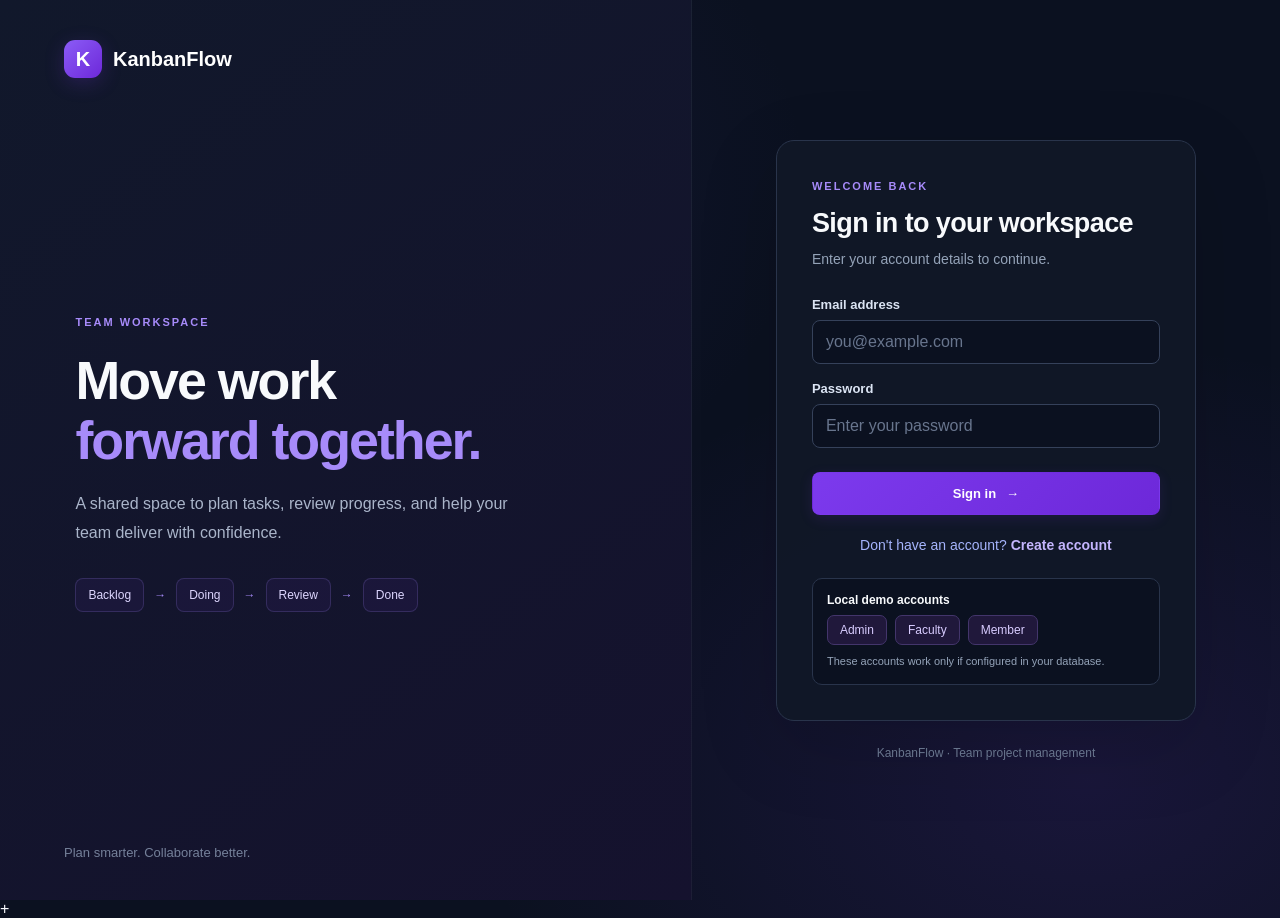
==== frontend/dashboard.html @ b8c50b2b "Initial KanbanFlow project upload" ====
<!doctype html>
<html lang="en">
<head>
  <meta charset="utf-8">
  <meta name="viewport" content="width=device-width, initial-scale=1">
  <meta name="theme-color" content="#0b1120">
  <meta name="description" content="KanbanFlow team workspace and project management dashboard">
  <title>Dashboard | KanbanFlow</title>
  <link rel="stylesheet" href="style.css">
</head>
<body class="app-page">

  <!-- SIDEBAR -->
  <aside class="sidebar" id="sidebar">
    <a class="brand" href="dashboard.html">
      <span class="brand-mark">K</span>
      <span>KanbanFlow</span>
    </a>

    <div class="workspace-label">WORKSPACE</div>

    <nav class="side-nav" aria-label="Main navigation">
      <button class="nav-item active" type="button" data-view="board">
        <span aria-hidden="true">▦</span> Kanban board
      </button>

      <button class="nav-item" type="button" data-view="analytics">
        <span aria-hidden="true">▥</span> Analytics
      </button>

      <button class="nav-item" type="button" data-view="team" id="teamNav">
        <span aria-hidden="true">♙</span> Team management
      </button>

      <button class="nav-item hidden" type="button" data-view="faculty" id="facultyNav">
        <span aria-hidden="true">✓</span>
        Faculty approval
        <span id="pendingFacultyCount" class="count">0</span>
      </button>
    </nav>

    <div class="sidebar-bottom">
      <div class="help-card">
        <span class="help-icon" aria-hidden="true">✦</span>
        <strong>Keep work flowing</strong>
        <p>Small steps. Clear ownership. Better outcomes.</p>
      </div>

      <button class="nav-item logout-btn" id="logoutButton" type="button">
        <span aria-hidden="true">↪</span> Sign out
      </button>
    </div>
  </aside>

  <!-- MAIN CONTENT -->
  <main class="main-content">

    <!-- TOPBAR -->
    <header class="topbar">
      <button
        class="mobile-menu"
        id="mobileMenu"
        type="button"
        aria-label="Toggle navigation"
        aria-controls="sidebar"
        aria-expanded="false"
      >☰</button>

      <div class="topbar-heading">
        <span class="eyebrow">TEAM WORKSPACE</span>
        <h1 id="pageTitle">Kanban board</h1>
      </div>

      <div class="profile-area">
        <div class="avatar" id="userAvatar" aria-hidden="true">U</div>
        <div class="profile-details">
          <strong id="userName">Loading...</strong>
          <small id="userRole">Member</small>
        </div>
      </div>
    </header>

    <!-- KANBAN BOARD -->
    <section class="view active" id="boardView">

      <div class="welcome-row">
        <div>
          <h2>Project overview</h2>
          <p class="muted">Keep every task moving in the right direction.</p>
        </div>

        <button class="btn btn-primary" id="newTaskButton" type="button">
          ＋ New task
        </button>
      </div>

      <div class="stats-grid">
        <article class="stat-card">
          <div class="stat-top">
            <span>Total tasks</span>
            <span class="stat-icon purple">▦</span>
          </div>
          <strong id="statTotal">0</strong>
          <small>Tasks in your workspace</small>
        </article>

        <article class="stat-card">
          <div class="stat-top">
            <span>In progress</span>
            <span class="stat-icon blue">◷</span>
          </div>
          <strong id="statDoing">0</strong>
          <small>Currently being worked on</small>
        </article>

        <article class="stat-card">
          <div class="stat-top">
            <span>Needs review</span>
            <span class="stat-icon orange">✓</span>
          </div>
          <strong id="statReview">0</strong>
          <small>Waiting for a decision</small>
        </article>

        <article class="stat-card">
          <div class="stat-top">
            <span>Completed</span>
            <span class="stat-icon green">↗</span>
          </div>
          <strong id="statDone">0</strong>
          <small>Successfully completed</small>
        </article>
      </div>

      <div class="board-heading">
        <div>
          <h2>Task board</h2>
          <p class="muted">Track tasks through each stage of the workflow.</p>
        </div>

        <button class="btn btn-secondary" id="refreshButton" type="button">
          ↻ Refresh
        </button>
      </div>

      <div class="board" id="kanbanBoard">

        <section class="kanban-column" data-status="BACKLOG">
          <div class="column-head">
            <span class="column-dot backlog"></span>
            <h3>Backlog</h3>
            <span class="count" id="countBacklog">0</span>
          </div>
          <div class="task-list" id="listBacklog"></div>
        </section>

        <section class="kanban-column" data-status="DOING">
          <div class="column-head">
            <span class="column-dot doing"></span>
            <h3>Doing</h3>
            <span class="count" id="countDoing">0</span>
          </div>
          <div class="task-list" id="listDoing"></div>
        </section>

        <section class="kanban-column" data-status="REVIEW">
          <div class="column-head">
            <span class="column-dot review"></span>
            <h3>Review</h3>
            <span class="count" id="countReview">0</span>
          </div>
          <div class="task-list" id="listReview"></div>
        </section>

        <section class="kanban-column" data-status="DONE">
          <div class="column-head">
            <span class="column-dot done"></span>
            <h3>Done</h3>
            <span class="count" id="countDone">0</span>
          </div>
          <div class="task-list" id="listDone"></div>
        </section>

      </div>
    </section>

    <!-- ANALYTICS -->
    <section class="view" id="analyticsView">

      <div class="welcome-row">
        <div>
          <h2>Team analytics</h2>
          <p class="muted">A quick look at delivery and workflow health.</p>
        </div>

        <button class="btn btn-secondary" id="analyticsRefresh" type="button">
          ↻ Refresh metrics
        </button>
      </div>

      <div class="stats-grid analytics-stats">
        <article class="stat-card">
          <span class="muted">Completion rate</span>
          <strong id="completionRate">0%</strong>
          <small>Tasks in Done</small>
        </article>

        <article class="stat-card">
          <span class="muted">Overdue tasks</span>
          <strong id="overdueTasks">0</strong>
          <small>Past due and not done</small>
        </article>

        <article class="stat-card">
          <span class="muted">Throughput (30 days)</span>
          <strong id="throughput">0</strong>
          <small>Tasks completed</small>
        </article>

        <article class="stat-card">
          <span class="muted">Average cycle time</span>
          <strong id="cycleTime">—</strong>
          <small>Days from Doing to Done</small>
        </article>
      </div>

      <div class="analytics-layout">
        <article class="panel">
          <h3>Tasks by status</h3>
          <div id="statusChart" class="bar-chart"></div>
        </article>

        <article class="panel">
          <h3>Workflow health</h3>
          <p class="muted">
            Keep the Doing column manageable and review submitted work regularly.
          </p>

          <div class="health-line">
            <span>Work in progress</span>
            <strong id="wipValue">0</strong>
          </div>

          <div class="progress-track">
            <div id="wipBar" class="progress-fill"></div>
          </div>

          <div class="health-line">
            <span>Tasks waiting for review</span>
            <strong id="reviewValue">0</strong>
          </div>

          <div class="progress-track">
            <div id="reviewBar" class="progress-fill purple-fill"></div>
          </div>
        </article>
      </div>
    </section>

    <!-- TEAM MANAGEMENT -->
    <section class="view" id="teamView">

      <div class="welcome-row">
        <div>
          <h2>Team Management</h2>
          <p class="muted">
            View team member contributions and workspace users.
          </p>
        </div>
      </div>

      <!-- WORKSPACE USERS -->
      <div class="panel table-panel">
        <h3>Workspace Users</h3>
        <p class="muted">View registered users and their workspace roles.</p>

        <div class="table-wrap">
          <table>
            <thead>
              <tr>
                <th scope="col">Name</th>
                <th scope="col">Email</th>
                <th scope="col">Role</th>
              </tr>
            </thead>
            <tbody id="teamTable"></tbody>
          </table>
        </div>
      </div>

    </section>

    <!-- FACULTY APPROVAL -->
    <section class="view" id="facultyView">

      <div class="welcome-row">
        <div>
          <h2>Faculty approval</h2>
          <p class="muted">
            Review faculty registrations before allowing them to sign in.
          </p>
        </div>

        <button class="btn btn-secondary" id="refreshFacultyButton" type="button">
          ↻ Refresh registrations
        </button>
      </div>

      <div class="panel">
        <h3>Pending registrations</h3>
        <p class="muted">
          Approve a registration to enable that faculty account.
        </p>

        <p
          id="pendingFacultyMessage"
          class="message hidden"
          role="status"
          aria-live="polite"
        ></p>

        <div id="pendingFacultyList" class="faculty-pending-list"></div>
      </div>

    </section>

    <!-- GLOBAL TOAST -->
    <div id="toast" class="toast" role="status" aria-live="polite"></div>

  </main>

  <!-- CREATE / EDIT TASK DIALOG -->
  <dialog id="taskDialog" class="task-dialog" aria-labelledby="taskDialogTitle">
    <form id="taskForm">
      <div class="dialog-head">
        <div>
          <span class="eyebrow">WORK ITEM</span>
          <h2 id="taskDialogTitle">Create a task</h2>
        </div>

        <button
          type="button"
          class="icon-button"
          id="closeTaskDialog"
          aria-label="Close task dialog"
        >×</button>
      </div>

      <input type="hidden" id="taskId">

      <label for="taskTitle">Task title</label>
      <input
        id="taskTitle"
        name="taskTitle"
        maxlength="140"
        required
        placeholder="e.g. Design project dashboard"
      >

      <label for="taskDescription">Description</label>
      <textarea
        id="taskDescription"
        name="taskDescription"
        rows="3"
        maxlength="2000"
        placeholder="What needs to be done?"
      ></textarea>

      <div class="form-grid">
        <div>
          <label for="taskPriority">Priority</label>
          <select id="taskPriority" name="taskPriority">
            <option value="LOW">Low</option>
            <option value="MEDIUM" selected>Medium</option>
            <option value="HIGH">High</option>
          </select>
        </div>

        <div>
          <label for="taskDueDate">Due date</label>
          <input id="taskDueDate" name="taskDueDate" type="date">
        </div>
      </div>

      <label for="taskAssignee">Assign to</label>
      <select id="taskAssignee" name="taskAssignee">
        <option value="">Unassigned</option>
      </select>

      <label for="taskStatus">Status</label>
      <select id="taskStatus" name="taskStatus">
        <option value="BACKLOG">Backlog</option>
        <option value="DOING">Doing</option>
        <option value="REVIEW">Review</option>
        <option value="DONE">Done</option>
      </select>

      <p
        id="taskFormError"
        class="message error hidden"
        role="alert"
        aria-live="assertive"
      ></p>

      <div class="dialog-actions">
        <button type="button" class="btn btn-secondary" id="cancelTaskButton">
          Cancel
        </button>

        <button class="btn btn-primary" type="submit" id="saveTaskButton">
          Save task
        </button>
      </div>
    </form>
  </dialog>

  <!-- TASK REVIEW DIALOG -->
  <dialog id="reviewDialog" class="task-dialog" aria-labelledby="reviewDialogTitle">
    <form id="reviewForm">
      <div class="dialog-head">
        <div>
          <span class="eyebrow">TASK REVIEW</span>
          <h2 id="reviewDialogTitle">Review submission</h2>
        </div>

        <button
          type="button"
          class="icon-button"
          id="closeReviewDialog"
          aria-label="Close review dialog"
        >×</button>
      </div>

      <input type="hidden" id="reviewTaskId">

      <p id="reviewTaskTitle" class="review-task-title"></p>

      <label for="reviewComment">Review comment</label>
      <textarea
        id="reviewComment"
        name="reviewComment"
        rows="3"
        maxlength="1000"
        placeholder="Feedback for the team member (optional)"
      ></textarea>

      <div class="dialog-actions">
        <button
          type="button"
          class="btn btn-secondary"
          id="requestChangesButton"
        >Request changes</button>

        <button type="submit" class="btn btn-primary">
          ✓ Approve task
        </button>
      </div>
    </form>
  </dialog>

  <script src="app.js"></script>
</body>
</html>
---- frontend/style.css ----
/* =========================================
   KANBANFLOW - GLOBAL STYLES
========================================= */

:root {
    --bg: #0b1120;
    --surface: #111827;
    --surface-light: #182238;
    --surface-hover: #202c43;
    --border: #29344b;
    --text: #f8fafc;
    --muted: #94a3b8;
    --purple: #7c3aed;
    --purple-light: #a78bfa;
    --blue: #60a5fa;
    --orange: #fb923c;
    --green: #4ade80;
    --red: #f87171;
    --radius: 14px;
}

* {
    box-sizing: border-box;
}

html {
    scroll-behavior: smooth;
}

body {
    margin: 0;
    font-family: Inter, "Segoe UI", Arial, sans-serif;
    background: var(--bg);
    color: var(--text);
}

button,
input,
textarea,
select {
    font: inherit;
}

button {
    cursor: pointer;
}

button:disabled {
    opacity: 0.6;
    cursor: not-allowed;
}

a {
    color: var(--purple-light);
    text-decoration: none;
}

a:hover {
    color: #ddd6fe;
}

h1,
h2,
h3,
p {
    margin-top: 0;
}

.muted {
    color: var(--muted);
    line-height: 1.6;
}

.eyebrow {
    color: var(--purple-light);
    font-size: 11px;
    font-weight: 800;
    letter-spacing: 2px;
}

.hidden,
[hidden] {
    display: none !important;
}

/* =========================================
   BRAND
========================================= */

.brand {
    display: flex;
    align-items: center;
    gap: 11px;
    color: white;
    font-size: 20px;
    font-weight: 800;
}

.brand-mark {
    display: inline-flex;
    align-items: center;
    justify-content: center;
    width: 38px;
    height: 38px;
    flex-shrink: 0;
    border-radius: 11px;
    background: linear-gradient(135deg, #8b5cf6, #6d28d9);
    color: white;
    box-shadow: 0 5px 20px #7c3aed35;
}

/* =========================================
   LOGIN AND REGISTRATION
========================================= */

.login-page {
    min-height: 100vh;
    min-height: 100svh;
    background:
        radial-gradient(ellipse at 15% 20%, #312e8140, transparent 40%),
        radial-gradient(ellipse at 85% 85%, #7c3aed20, transparent 40%),
        var(--bg);
}

.login-shell {
    display: grid;
    grid-template-columns: minmax(0, 1fr) minmax(0, 0.85fr);
    align-items: stretch;
    width: 100%;
    min-height: 100vh;
    min-height: 100svh;
}

.login-visual {
    grid-column: 1;
    grid-row: 1;
    display: flex;
    flex-direction: column;
    justify-content: space-between;
    min-width: 0;
    min-height: 100vh;
    min-height: 100svh;
    padding: 40px clamp(24px, 5vw, 70px);
    border-right: 1px solid #ffffff0b;
    background: linear-gradient(145deg, #11182b, #15122e);
}

.visual-copy {
    width: 100%;
    max-width: 540px;
    margin: auto;
}

.visual-copy h1 {
    margin: 20px 0;
    font-size: clamp(36px, 4.2vw, 60px);
    line-height: 1.12;
    letter-spacing: -2px;
}

.visual-copy h1 span {
    color: var(--purple-light);
}

.visual-copy p {
    max-width: 460px;
    color: #aab5ca;
    font-size: 16px;
    line-height: 1.8;
}

.mini-flow {
    display: flex;
    align-items: center;
    flex-wrap: wrap;
    gap: 10px;
    margin-top: 30px;
    color: #ddd6fe;
    font-size: 12px;
}

.mini-flow span {
    padding: 9px 12px;
    border: 1px solid #a78bfa30;
    border-radius: 8px;
    background: #7c3aed12;
}

.mini-flow b {
    color: #a78bfa;
}

.visual-footer {
    color: #75819a;
    font-size: 13px;
}

.login-panel {
    grid-column: 2;
    grid-row: 1;
    display: flex;
    flex-direction: column;
    align-items: center;
    justify-content: center;
    min-width: 0;
    min-height: 100vh;
    min-height: 100svh;
    padding: clamp(20px, 4vw, 45px);
}

.login-card {
    width: 100%;
    max-width: 420px;
    padding: clamp(22px, 3vw, 35px);
    border: 1px solid var(--border);
    border-radius: 18px;
    background: #111827ef;
    box-shadow: 0 25px 80px #00000025;
}

.login-card h2 {
    margin: 14px 0 9px;
    font-size: 27px;
    letter-spacing: -0.6px;
}

.login-card .muted {
    margin-bottom: 27px;
    font-size: 14px;
}

.login-card label,
.task-dialog label {
    display: block;
    margin: 17px 0 8px;
    color: #dbe4f3;
    font-size: 13px;
    font-weight: 600;
}

.login-card input,
.task-dialog input,
.task-dialog textarea,
.task-dialog select {
    width: 100%;
    min-width: 0;
    padding: 12px 13px;
    border: 1px solid #35415a;
    border-radius: 8px;
    outline: none;
    background: #0b1120;
    color: white;
    transition: border-color 0.2s ease, box-shadow 0.2s ease;
}

.login-card input:focus,
.task-dialog input:focus,
.task-dialog textarea:focus,
.task-dialog select:focus {
    border-color: var(--purple-light);
    box-shadow: 0 0 0 3px #7c3aed20;
}

.login-card input::placeholder,
.task-dialog input::placeholder,
.task-dialog textarea::placeholder {
    color: #68758d;
}

.mobile-brand {
    display: none;
}

.register-link {
    margin-top: 22px;
    color: #a5b4fc;
    text-align: center;
    font-size: 14px;
}

.register-link a {
    color: #c4b5fd;
    font-weight: 700;
}

.register-link a:hover {
    text-decoration: underline;
}

.demo-box {
    display: flex;
    flex-wrap: wrap;
    align-items: center;
    gap: 8px;
    margin-top: 25px;
    padding: 14px;
    border: 1px solid var(--border);
    border-radius: 10px;
    background: #0b1120;
}

.demo-box strong,
.demo-box small {
    flex-basis: 100%;
}

.demo-box strong {
    font-size: 12px;
}

.demo-box small {
    color: var(--muted);
    font-size: 11px;
    line-height: 1.5;
}

.demo-fill {
    padding: 7px 12px;
    border: 1px solid #43356b;
    border-radius: 7px;
    background: #20183b;
    color: #d8ccff;
    font-size: 12px;
}

.demo-fill:hover {
    background: #34215c;
}

.login-panel footer {
    margin-top: 25px;
    color: #68758d;
    text-align: center;
    font-size: 12px;
}

/* =========================================
   BUTTONS AND MESSAGES
========================================= */

.btn {
    display: inline-flex;
    align-items: center;
    justify-content: center;
    gap: 10px;
    min-height: 40px;
    padding: 11px 16px;
    border: 1px solid transparent;
    border-radius: 8px;
    font-size: 13px;
    font-weight: 700;
    transition:
        background 0.2s ease,
        border-color 0.2s ease,
        transform 0.2s ease,
        box-shadow 0.2s ease;
}

.btn-primary {
    background: linear-gradient(135deg, #7c3aed, #6d28d9);
    color: white;
    box-shadow: 0 4px 14px #7c3aed20;
}

.btn-primary:hover:not(:disabled) {
    background: linear-gradient(135deg, #8b5cf6, #7c3aed);
    transform: translateY(-1px);
    box-shadow: 0 6px 18px #7c3aed30;
}

.btn-secondary {
    border-color: var(--border);
    background: var(--surface-light);
    color: #dbe4f3;
}

.btn-secondary:hover:not(:disabled) {
    border-color: #465575;
    background: #25314a;
}

.btn-wide {
    width: 100%;
    margin-top: 24px;
    padding: 13px;
}

.message {
    margin-top: 12px;
    font-size: 13px;
    line-height: 1.6;
    overflow-wrap: anywhere;
}

.message.error {
    color: #fca5a5;
}

.message.success {
    color: #86efac;
}

/* =========================================
   APPLICATION DASHBOARD
========================================= */

.app-page {
    min-height: 100vh;
    background:
        radial-gradient(ellipse at 90% 0%, #312e8110, transparent 36%),
        var(--bg);
}

.sidebar {
    position: fixed;
    inset: 0 auto 0 0;
    z-index: 100;
    display: flex;
    flex-direction: column;
    width: 250px;
    padding: 25px 17px;
    border-right: 1px solid var(--border);
    background: #0d1424;
    overflow-y: auto;
}

.sidebar .brand {
    padding: 0 9px;
    font-size: 19px;
}

.workspace-label {
    margin: 42px 10px 14px;
    color: #69768e;
    font-size: 10px;
    font-weight: 800;
    letter-spacing: 1.7px;
}

.side-nav {
    display: grid;
    gap: 8px;
}

.nav-item {
    display: flex;
    align-items: center;
    gap: 12px;
    width: 100%;
    padding: 12px;
    border: 1px solid transparent;
    border-radius: 9px;
    background: transparent;
    color: #a5b4cc;
    text-align: left;
    font-size: 13px;
    font-weight: 600;
    transition: background 0.2s ease, color 0.2s ease;
}

.nav-item > span {
    width: 20px;
    flex-shrink: 0;
    text-align: center;
    font-size: 17px;
}

.nav-item:hover {
    background: #182238;
    color: white;
}

.nav-item.active {
    border-color: #8b5cf635;
    background: #7c3aed20;
    color: #c4b5fd;
}

.nav-item .count {
    margin-left: auto;
}

.sidebar-bottom {
    margin-top: auto;
    padding-top: 20px;
}

.help-card {
    margin-bottom: 18px;
    padding: 15px;
    border: 1px solid #7c3aed35;
    border-radius: 11px;
    background: linear-gradient(145deg, #241744, #17182d);
}

.help-icon {
    display: block;
    margin-bottom: 12px;
    color: #c4b5fd;
    font-size: 21px;
}

.help-card strong {
    font-size: 12px;
}

.help-card p {
    margin: 8px 0 0;
    color: #a4acc1;
    font-size: 11px;
    line-height: 1.7;
}

.logout-btn {
    color: #fca5a5;
}

.main-content {
    min-height: 100vh;
    margin-left: 250px;
    padding: 30px;
}

.topbar {
    display: flex;
    align-items: center;
    justify-content: space-between;
    gap: 20px;
    margin-bottom: 35px;
    padding-bottom: 25px;
    border-bottom: 1px solid var(--border);
}

.topbar h1 {
    margin: 8px 0 0;
    font-size: 27px;
    letter-spacing: -0.6px;
}

.profile-area {
    display: flex;
    align-items: center;
    gap: 12px;
}

.profile-area strong,
.profile-area small {
    display: block;
}

.profile-area strong {
    font-size: 13px;
}

.profile-area small {
    margin-top: 4px;
    color: var(--muted);
    font-size: 11px;
}

.avatar {
    display: flex;
    align-items: center;
    justify-content: center;
    width: 42px;
    height: 42px;
    flex-shrink: 0;
    border: 1px solid #a78bfa55;
    border-radius: 50%;
    background: #7c3aed25;
    color: #ddd6fe;
    font-weight: 800;
}

.mobile-menu {
    display: none;
    padding: 8px 10px;
    border: 1px solid var(--border);
    border-radius: 7px;
    background: var(--surface);
    color: white;
}

.view {
    display: none;
}

.view.active {
    display: block;
    width: 100%;
    min-width: 0;
}

.welcome-row,
.board-heading {
    display: flex;
    align-items: center;
    justify-content: space-between;
    gap: 20px;
    margin-bottom: 25px;
}

.welcome-row h2,
.board-heading h2 {
    margin-bottom: 7px;
    font-size: 19px;
}

.welcome-row p,
.board-heading p {
    margin-bottom: 0;
    font-size: 13px;
}

/* =========================================
   DASHBOARD STATISTICS
========================================= */

.stats-grid {
    display: grid;
    grid-template-columns: repeat(4, minmax(0, 1fr));
    gap: 17px;
    margin-bottom: 36px;
}

.stat-card {
    min-width: 0;
    padding: 20px;
    border: 1px solid var(--border);
    border-radius: var(--radius);
    background: linear-gradient(145deg, #121c2e, #111827);
    transition: border-color 0.2s ease, transform 0.2s ease;
}

.stat-card:hover {
    border-color: #465575;
    transform: translateY(-2px);
}

.stat-top {
    display: flex;
    align-items: center;
    justify-content: space-between;
    gap: 8px;
    color: #b4bfd2;
    font-size: 12px;
}

.stat-card > strong {
    display: block;
    margin: 18px 0 8px;
    font-size: 31px;
    letter-spacing: -1px;
}

.stat-card > small {
    color: #7f8ca5;
    font-size: 11px;
}

.stat-icon {
    display: flex;
    align-items: center;
    justify-content: center;
    width: 34px;
    height: 34px;
    border-radius: 9px;
    font-size: 17px;
}

.stat-icon.purple {
    background: #7c3aed25;
    color: #c4b5fd;
}

.stat-icon.blue {
    background: #3b82f625;
    color: #93c5fd;
}

.stat-icon.orange {
    background: #f9731625;
    color: #fdba74;
}

.stat-icon.green {
    background: #22c55e25;
    color: #86efac;
}

/* =========================================
   KANBAN BOARD
========================================= */

.board {
    display: grid;
    grid-template-columns: repeat(4, minmax(220px, 1fr));
    align-items: start;
    gap: 16px;
    overflow-x: auto;
    padding-bottom: 15px;
}

.kanban-column {
    min-width: 0;
    min-height: 350px;
    padding: 13px;
    border: 1px solid var(--border);
    border-radius: 12px;
    background: #0e1627;
}

.column-head {
    display: flex;
    align-items: center;
    gap: 9px;
    margin-bottom: 17px;
}

.column-head h3 {
    flex: 1;
    margin: 0;
    font-size: 13px;
}

.column-dot {
    width: 8px;
    height: 8px;
    flex-shrink: 0;
    border-radius: 50%;
}

.column-dot.backlog {
    background: #94a3b8;
}

.column-dot.doing {
    background: #60a5fa;
}

.column-dot.review {
    background: #fb923c;
}

.column-dot.done {
    background: #4ade80;
}

.count {
    display: inline-flex;
    align-items: center;
    justify-content: center;
    min-width: 25px;
    height: 24px;
    padding: 0 7px;
    border-radius: 7px;
    background: #202b40;
    color: #cbd5e1;
    font-size: 11px;
}

.task-list {
    display: grid;
    gap: 12px;
    min-height: 60px;
}

.task-card {
    padding: 14px;
    border: 1px solid #29364d;
    border-radius: 10px;
    background: #151f32;
    overflow-wrap: anywhere;
    transition: border-color 0.2s ease, transform 0.2s ease;
}

.task-card:hover {
    border-color: #465575;
    transform: translateY(-1px);
}

.task-card h4 {
    margin: 10px 0;
    font-size: 13px;
    line-height: 1.5;
}

.task-card p {
    color: #94a3b8;
    font-size: 12px;
    line-height: 1.6;
    overflow-wrap: anywhere;
}

.task-card small {
    color: #8d9ab0;
    font-size: 10px;
}

.task-card button,
.task-card select {
    max-width: 100%;
    margin-top: 8px;
    padding: 7px;
    border: 1px solid var(--border);
    border-radius: 6px;
    background: #0b1120;
    color: #dbe4f3;
    font-size: 11px;
}

.task-card button:hover {
    border-color: var(--purple-light);
}

.task-meta {
    display: flex;
    flex-wrap: wrap;
    gap: 7px;
    margin: 10px 0;
}

.priority {
    display: inline-block;
    padding: 5px 8px;
    border-radius: 5px;
    font-size: 10px;
    font-weight: 700;
}

.priority-LOW {
    background: #334155;
    color: #cbd5e1;
}

.priority-MEDIUM {
    background: #1e3a5f;
    color: #93c5fd;
}

.priority-HIGH {
    background: #5a252c;
    color: #fca5a5;
}

/* =========================================
   ANALYTICS
========================================= */

.analytics-layout {
    display: grid;
    grid-template-columns: repeat(2, minmax(0, 1fr));
    gap: 18px;
}

.panel {
    min-width: 0;
    margin-bottom: 22px;
    padding: 23px;
    border: 1px solid var(--border);
    border-radius: var(--radius);
    background: linear-gradient(145deg, #121b2b, #111827);
    box-shadow: 0 8px 25px #0000000a;
}

.panel h3 {
    margin-bottom: 20px;
    font-size: 15px;
}

.panel > p {
    font-size: 13px;
}

.bar-chart {
    display: grid;
    gap: 19px;
}

.bar-row {
    display: grid;
    grid-template-columns: 85px minmax(40px, 1fr) 30px;
    align-items: center;
    gap: 10px;
    font-size: 12px;
}

.bar-track,
.progress-track {
    height: 9px;
    overflow: hidden;
    border-radius: 20px;
    background: #273248;
}

.bar-fill,
.progress-fill {
    height: 100%;
    border-radius: inherit;
    background: linear-gradient(90deg, #7c3aed, #a78bfa);
    transition: width 0.3s ease;
}

.health-line {
    display: flex;
    justify-content: space-between;
    gap: 12px;
    margin: 24px 0 10px;
    color: #b6c1d3;
    font-size: 12px;
}

.health-line strong {
    color: white;
}

.purple-fill {
    background: linear-gradient(90deg, #7c3aed, #c084fc);
}

/* =========================================
   TEAM MANAGEMENT
========================================= */

#teamView {
    display: block;
    width: 100%;
    min-width: 0;
}

#teamView > .welcome-row {
    width: 100%;
    margin-bottom: 24px;
}

#createTeamPanel {
    display: block;
    position: static;
    float: none;
    width: 100%;
    max-width: 100%;
    margin: 0 0 24px;
    padding: 28px;
    clear: both;
    box-sizing: border-box;
    border-color: #7c3aed45;
    background:
        radial-gradient(ellipse at 100% 0%, #7c3aed12, transparent 45%),
        linear-gradient(145deg, #141d30, #111827);
}

#teamView #createTeamPanel[hidden],
#createTeamPanel[hidden] {
    display: none !important;
}

#createTeamPanel > h3 {
    margin-bottom: 8px;
    font-size: 21px;
    letter-spacing: -0.4px;
}

#createTeamPanel > .muted {
    margin-bottom: 26px;
    font-size: 13px;
}

/* Create Team form */

#createTeamForm {
    display: grid;
    grid-template-columns: repeat(2, minmax(0, 1fr));
    column-gap: 22px;
    row-gap: 8px;
    align-items: start;
    width: 100%;
    min-width: 0;
}

#createTeamForm label {
    display: block;
    margin: 10px 0 8px;
    color: #dbe4f3;
    font-size: 13px;
    font-weight: 700;
}

#createTeamForm input,
#createTeamForm select {
    display: block;
    width: 100%;
    max-width: 100%;
    min-width: 0;
    min-height: 47px;
    padding: 12px 14px;
    border: 1px solid #35415a;
    border-radius: 10px;
    outline: none;
    background: #0b1120;
    color: #f8fafc;
    font-size: 13px;
    transition:
        border-color 0.2s ease,
        box-shadow 0.2s ease,
        background 0.2s ease;
}

#createTeamForm input::placeholder {
    color: #71809a;
}

#createTeamForm input:hover,
#createTeamForm select:hover {
    border-color: #53617e;
}

#createTeamForm input:focus,
#createTeamForm select:focus {
    border-color: var(--purple-light);
    box-shadow: 0 0 0 3px #7c3aed25;
}

#createTeamForm select:disabled {
    opacity: 0.6;
    cursor: not-allowed;
}

#createTeamForm select option {
    padding: 9px;
    background: #111827;
    color: #f8fafc;
}

#createTeamForm select[multiple] {
    min-height: 170px;
    padding: 8px;
    border-radius: 10px;
}

#createTeamForm select[multiple] option {
    padding: 10px 12px;
    margin: 2px 0;
    border-radius: 6px;
}

#createTeamForm select[multiple] option:checked {
    background: #493078 linear-gradient(0deg, #493078 0%, #493078 100%);
    color: #ffffff;
}

#createTeamForm > .muted {
    grid-column: 1 / -1;
    margin: 4px 0 8px;
    font-size: 12px;
}

#createTeamForm .full-width,
#createTeamForm .form-field.full-width {
    grid-column: 1 / -1;
}

#createTeamForm .form-field {
    display: flex;
    flex-direction: column;
    width: 100%;
    min-width: 0;
    gap: 9px;
}

/* Create Team messages */

#createTeamMessage {
    grid-column: 1 / -1;
    margin: 5px 0 8px;
    padding: 12px 14px;
    border: 1px solid transparent;
    border-radius: 9px;
    font-size: 13px;
    line-height: 1.6;
    overflow-wrap: anywhere;
}

#createTeamMessage.success {
    border-color: #166534;
    background: #14532d25;
    color: #86efac;
}

#createTeamMessage.error {
    border-color: #991b1b;
    background: #7f1d1d25;
    color: #fca5a5;
}

/* Create Team buttons */

#createTeamButton {
    grid-column: 1 / -1;
    justify-self: start;
    min-width: 165px;
    min-height: 46px;
    margin-top: 5px;
    padding: 12px 22px;
    border-radius: 10px;
}

#createTeamButton:disabled {
    transform: none;
    box-shadow: none;
}

#createTeamPanel .create-team-heading {
    display: flex;
    align-items: flex-start;
    gap: 16px;
    width: 100%;
}

#createTeamPanel .create-team-form {
    display: grid;
    grid-template-columns: repeat(2, minmax(0, 1fr));
    width: 100%;
    gap: 22px 20px;
    box-sizing: border-box;
}

#createTeamPanel .create-team-actions {
    display: flex;
    align-items: center;
    justify-content: space-between;
    flex-wrap: wrap;
    gap: 16px;
    width: 100%;
}

#createTeamPanel .create-team-buttons {
    display: flex;
    align-items: center;
    gap: 10px;
    margin-left: auto;
}

#createTeamPanel .create-team-buttons .btn {
    min-width: 0;
}

/* Created Teams list */

#teamView .created-teams-panel,
#teamView .table-panel {
    position: static;
    float: none;
    width: 100%;
    max-width: 100%;
    margin-bottom: 24px;
    clear: both;
    box-sizing: border-box;
}

#createdTeamsList {
    display: grid;
    grid-template-columns: repeat(2, minmax(0, 1fr));
    gap: 16px;
    width: 100%;
    min-width: 0;
}

#createdTeamsList > p {
    grid-column: 1 / -1;
    margin-bottom: 0;
    color: var(--muted);
    font-size: 13px;
    line-height: 1.7;
}

.team-card {
    min-width: 0;
    padding: 19px;
    border: 1px solid var(--border);
    border-radius: 12px;
    background: linear-gradient(145deg, #172238, #121a2a);
    transition: border-color 0.2s ease, transform 0.2s ease;
}

.team-card:hover {
    border-color: #6d4ca4;
    transform: translateY(-2px);
}

.team-card h4 {
    margin: 0 0 15px;
    font-size: 16px;
    line-height: 1.5;
    overflow-wrap: anywhere;
}

.team-card p {
    margin: 10px 0 0;
    color: #b7c3d6;
    font-size: 12px;
    line-height: 1.7;
    overflow-wrap: anywhere;
}

.team-card strong {
    color: #e2e8f0;
}

.team-card .team-card-label {
    display: inline-flex;
    align-items: center;
    gap: 6px;
    margin-bottom: 12px;
    padding: 5px 9px;
    border: 1px solid #7c3aed35;
    border-radius: 20px;
    background: #7c3aed18;
    color: #c4b5fd;
    font-size: 10px;
    font-weight: 800;
    letter-spacing: 0.4px;
}

.team-member-list {
    display: flex;
    flex-wrap: wrap;
    gap: 7px;
    margin-top: 9px;
}

.team-member-chip {
    max-width: 100%;
    padding: 6px 9px;
    border: 1px solid #334155;
    border-radius: 7px;
    background: #0b1120;
    color: #cbd5e1;
    font-size: 11px;
    overflow-wrap: anywhere;
}

/* =========================================
   TABLES
========================================= */

.table-panel {
    padding: 0;
    overflow: hidden;
}

.table-panel > h3 {
    margin: 0;
    padding: 22px 23px;
}

.table-wrap {
    width: 100%;
    overflow-x: auto;
}

table {
    width: 100%;
    border-collapse: collapse;
    text-align: left;
}

th,
td {
    padding: 16px 20px;
    border-bottom: 1px solid var(--border);
    font-size: 12px;
    white-space: nowrap;
}

th {
    background: #151f32;
    color: #9eacc3;
    font-weight: 700;
}

td {
    color: #dbe4f3;
}

tbody tr {
    transition: background 0.15s ease;
}

tbody tr:hover {
    background: #182238;
}

tbody tr:last-child td {
    border-bottom: none;
}

/* =========================================
   FACULTY APPROVAL
========================================= */

.faculty-pending-list {
    display: grid;
    gap: 12px;
}

.faculty-pending-list > * {
    min-width: 0;
}

.faculty-pending-list .panel,
.faculty-pending-list article {
    border: 1px solid var(--border);
    border-radius: 10px;
    background: #151f32;
}

/* =========================================
   TASK AND REVIEW DIALOGS
========================================= */

.task-dialog {
    width: min(540px, calc(100% - 30px));
    max-height: 90vh;
    max-height: 90svh;
    overflow-y: auto;
    padding: 25px;
    border: 1px solid #38445e;
    border-radius: 16px;
    background: #111827;
    color: white;
    box-shadow: 0 30px 100px #0009;
}

.task-dialog::backdrop {
    background: #030712bd;
    backdrop-filter: blur(4px);
}

.dialog-head {
    display: flex;
    align-items: flex-start;
    justify-content: space-between;
    gap: 20px;
    margin-bottom: 20px;
}

.dialog-head h2 {
    margin: 9px 0 0;
    font-size: 21px;
}

.icon-button {
    display: inline-flex;
    align-items: center;
    justify-content: center;
    width: 35px;
    height: 35px;
    flex-shrink: 0;
    border: 1px solid var(--border);
    border-radius: 8px;
    background: #1b263a;
    color: white;
    font-size: 22px;
}

.icon-button:hover {
    background: #2a3750;
}

.form-grid {
    display: grid;
    grid-template-columns: repeat(2, minmax(0, 1fr));
    gap: 15px;
}

.task-dialog textarea {
    min-height: 90px;
    resize: vertical;
}

.dialog-actions {
    display: flex;
    justify-content: flex-end;
    flex-wrap: wrap;
    gap: 10px;
    margin-top: 25px;
}

.review-task-title {
    color: #c4b5fd;
    font-weight: 700;
    line-height: 1.6;
}

/* =========================================
   TOAST MESSAGES
========================================= */

.toast {
    position: fixed;
    right: 25px;
    bottom: 25px;
    z-index: 200;
    max-width: min(380px, calc(100% - 40px));
    padding: 14px 18px;
    border: 1px solid #51417a;
    border-radius: 10px;
    background: #21183a;
    color: #ede9fe;
    font-size: 13px;
    line-height: 1.5;
    box-shadow: 0 10px 35px #0005;
}

.toast:empty {
    display: none;
}

/* =========================================
   TABLET RESPONSIVENESS
========================================= */

@media (max-width: 1150px) {
    .main-content {
        padding: 23px;
    }

    .stats-grid {
        grid-template-columns: repeat(2, minmax(0, 1fr));
    }

    .board {
        grid-template-columns: repeat(4, 230px);
    }

    .login-shell {
        grid-template-columns: minmax(0, 1fr) minmax(0, 1fr);
    }

    .login-visual {
        padding: 35px 5%;
    }

    .login-panel {
        padding: 25px;
    }

    .login-card {
        padding: 27px;
    }

    #createdTeamsList {
        grid-template-columns: 1fr;
    }
}

/* =========================================
   MOBILE NAVIGATION AND LOGIN
========================================= */

@media (max-width: 800px) {
    .login-shell {
        grid-template-columns: minmax(0, 1fr);
    }

    .login-visual {
        display: none;
    }

    .login-panel {
        grid-column: 1;
        grid-row: 1;
        min-height: 100vh;
        min-height: 100svh;
        padding: 25px 18px;
    }

    .mobile-brand {
        display: flex;
        margin-bottom: 25px;
    }

    .login-card {
        width: 100%;
        max-width: 460px;
        padding: 25px;
    }

    .sidebar {
        width: 250px;
        transform: translateX(-100%);
        transition: transform 0.25s ease;
        box-shadow: none;
    }

    .sidebar.open {
        transform: translateX(0);
        box-shadow: 20px 0 60px #0007;
    }

    .main-content {
        margin-left: 0;
        padding: 20px;
    }

    .mobile-menu {
        display: inline-block;
    }

    .topbar {
        justify-content: flex-start;
        flex-wrap: wrap;
    }

    .topbar > div:nth-child(2) {
        flex: 1;
        min-width: 0;
    }

    .profile-area {
        margin-left: auto;
    }

    .topbar h1 {
        font-size: 22px;
    }

    .analytics-layout {
        grid-template-columns: minmax(0, 1fr);
    }

    #createTeamForm,
    #teamView #createTeamForm {
        grid-template-columns: minmax(0, 1fr);
    }

    #createTeamForm .full-width,
    #createTeamForm .form-field.full-width,
    #createTeamForm > .muted,
    #createTeamMessage,
    #createTeamButton {
        grid-column: 1;
    }

    #createTeamPanel .create-team-form {
        grid-template-columns: minmax(0, 1fr);
    }

    #createTeamPanel .create-team-actions {
        align-items: stretch;
        flex-direction: column;
    }

    #createTeamPanel .create-team-buttons {
        width: 100%;
        margin-left: 0;
    }

    #createTeamPanel .create-team-buttons .btn {
        flex: 1;
    }

    #createTeamButton {
        width: 100%;
    }

    #createdTeamsList {
        grid-template-columns: minmax(0, 1fr);
    }
}

/* =========================================
   SMALL MOBILE
========================================= */

@media (max-width: 520px) {
    .main-content {
        padding: 14px;
    }

    .topbar {
        gap: 10px;
    }

    .topbar h1 {
        font-size: 18px;
    }

    .profile-area {
        gap: 7px;
    }

    .profile-area strong {
        max-width: 100px;
        overflow-wrap: anywhere;
        font-size: 11px;
    }

    .avatar {
        width: 34px;
        height: 34px;
    }

    .welcome-row,
    .board-heading {
        align-items: flex-start;
        flex-wrap: wrap;
    }

    .stats-grid {
        gap: 10px;
    }

    .stat-card {
        padding: 13px;
    }

    .stat-card > strong {
        font-size: 25px;
    }

    .stat-card > small {
        line-height: 1.5;
    }

    .board {
        grid-template-columns: repeat(4, 245px);
    }

    .panel {
        padding: 16px;
    }

    .table-panel {
        padding: 0;
    }

    .table-panel > h3 {
        padding: 17px 16px;
    }

    .form-grid {
        grid-template-columns: minmax(0, 1fr);
        gap: 0;
    }

    .task-dialog {
        padding: 18px;
    }

    .dialog-actions {
        justify-content: stretch;
    }

    .dialog-actions .btn {
        flex: 1;
    }

    #createTeamPanel {
        padding: 19px 16px;
    }

    #createTeamForm {
        row-gap: 5px;
    }

    #createTeamButton {
        width: 100%;
    }

    #createdTeamsList {
        grid-template-columns: minmax(0, 1fr);
    }

    .team-card {
        padding: 16px;
    }

    .login-card {
        padding: 22px;
    }
}

/* =========================================
   ACCESSIBILITY
========================================= */

button:focus-visible,
a:focus-visible,
input:focus-visible,
select:focus-visible,
textarea:focus-visible {
    outline: 2px solid var(--purple-light);
    outline-offset: 3px;
}

@media (prefers-reduced-motion: reduce) {
    *,
    *::before,
    *::after {
        scroll-behavior: auto !important;
        transition-duration: 0.01ms !important;
        animation-duration: 0.01ms !important;
        animation-iteration-count: 1 !important;
    }
}
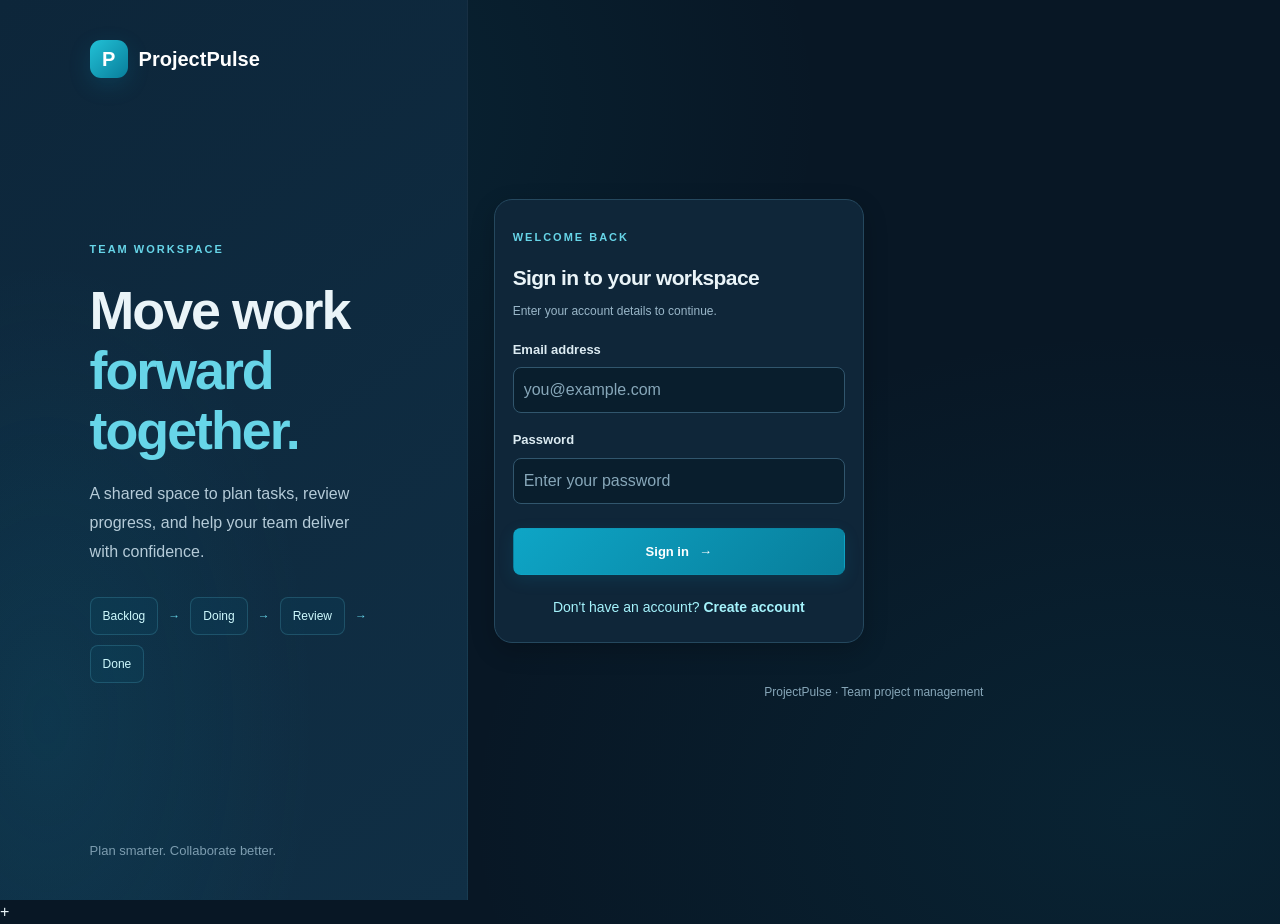
==== commit cdd4ac34: "Update project features and UI" ====
--- a/frontend/dashboard.html
+++ b/frontend/dashboard.html
@@ -5,17 +5,18 @@
   <meta charset="utf-8">
   <meta name="viewport" content="width=device-width, initial-scale=1">
   <meta name="theme-color" content="#0b1120">
-  <meta name="description" content="KanbanFlow team workspace and project management dashboard">
-  <title>Dashboard | KanbanFlow</title>
+  <meta name="description" content="ProjectPulse team workspace and project management dashboard">
+  <title>Dashboard | ProjectPulse</title>
   <link rel="stylesheet" href="style.css">
 </head>
+
 <body class="app-page">
 
   <!-- SIDEBAR -->
   <aside class="sidebar" id="sidebar">
     <a class="brand" href="dashboard.html">
-      <span class="brand-mark">K</span>
-      <span>KanbanFlow</span>
+      <span class="brand-mark">P</span>
+      <span>ProjectPulse</span>
     </a>
 
     <div class="workspace-label">WORKSPACE</div>
@@ -33,7 +34,12 @@
         <span aria-hidden="true">♙</span> Team management
       </button>
 
-      <button class="nav-item hidden" type="button" data-view="faculty" id="facultyNav">
+      <button
+        class="nav-item hidden"
+        type="button"
+        data-view="faculty"
+        id="facultyNav"
+      >
         <span aria-hidden="true">✓</span>
         Faculty approval
         <span id="pendingFacultyCount" class="count">0</span>
@@ -270,7 +276,6 @@
         </div>
       </div>
 
-      <!-- WORKSPACE USERS -->
       <div class="panel table-panel">
         <h3>Workspace Users</h3>
         <p class="muted">View registered users and their workspace roles.</p>
@@ -288,10 +293,9 @@
           </table>
         </div>
       </div>
-
     </section>
 
-    <!-- FACULTY APPROVAL -->
+    <!-- FACULTY REGISTRATION APPROVAL -->
     <section class="view" id="facultyView">
 
       <div class="welcome-row">
@@ -302,7 +306,11 @@
           </p>
         </div>
 
-        <button class="btn btn-secondary" id="refreshFacultyButton" type="button">
+        <button
+          class="btn btn-secondary"
+          id="refreshFacultyButton"
+          type="button"
+        >
           ↻ Refresh registrations
         </button>
       </div>
@@ -322,7 +330,6 @@
 
         <div id="pendingFacultyList" class="faculty-pending-list"></div>
       </div>
-
     </section>
 
     <!-- GLOBAL TOAST -->
@@ -333,6 +340,7 @@
   <!-- CREATE / EDIT TASK DIALOG -->
   <dialog id="taskDialog" class="task-dialog" aria-labelledby="taskDialogTitle">
     <form id="taskForm">
+
       <div class="dialog-head">
         <div>
           <span class="eyebrow">WORK ITEM</span>
@@ -404,20 +412,101 @@
       ></p>
 
       <div class="dialog-actions">
-        <button type="button" class="btn btn-secondary" id="cancelTaskButton">
+        <button
+          type="button"
+          class="btn btn-secondary"
+          id="cancelTaskButton"
+        >
           Cancel
         </button>
 
-        <button class="btn btn-primary" type="submit" id="saveTaskButton">
+        <button
+          class="btn btn-primary"
+          type="submit"
+          id="saveTaskButton"
+        >
           Save task
         </button>
       </div>
     </form>
   </dialog>
 
-  <!-- TASK REVIEW DIALOG -->
-  <dialog id="reviewDialog" class="task-dialog" aria-labelledby="reviewDialogTitle">
+  <!-- MEMBER EVIDENCE SUBMISSION DIALOG -->
+  <dialog
+    id="evidenceDialog"
+    class="task-dialog"
+    aria-labelledby="evidenceDialogTitle"
+  >
+    <form id="evidenceForm">
+
+      <div class="dialog-head">
+        <div>
+          <span class="eyebrow">TASK SUBMISSION</span>
+          <h2 id="evidenceDialogTitle">Submit task for review</h2>
+        </div>
+
+        <button
+          type="button"
+          class="icon-button"
+          id="closeEvidenceDialog"
+          aria-label="Close evidence dialog"
+        >×</button>
+      </div>
+
+      <input type="hidden" id="evidenceTaskId">
+
+      <p id="evidenceTaskTitle" class="review-task-title"></p>
+
+      <label for="taskEvidence">Evidence / Work description</label>
+      <textarea
+        id="taskEvidence"
+        name="taskEvidence"
+        rows="7"
+        maxlength="5000"
+        required
+        placeholder="Describe the work you completed, what you implemented, and any important details for Faculty to review..."
+      ></textarea>
+
+      <p class="muted">
+        Enter your evidence directly in this text box. No file upload is needed.
+        Maximum 5000 characters.
+      </p>
+
+      <p
+        id="evidenceFormError"
+        class="message error hidden"
+        role="alert"
+        aria-live="assertive"
+      ></p>
+
+      <div class="dialog-actions">
+        <button
+          type="button"
+          class="btn btn-secondary"
+          id="cancelEvidenceButton"
+        >
+          Cancel
+        </button>
+
+        <button
+          class="btn btn-primary"
+          type="submit"
+          id="submitEvidenceButton"
+        >
+          Submit for Review
+        </button>
+      </div>
+    </form>
+  </dialog>
+
+  <!-- FACULTY TASK REVIEW DIALOG -->
+  <dialog
+    id="reviewDialog"
+    class="task-dialog"
+    aria-labelledby="reviewDialogTitle"
+  >
     <form id="reviewForm">
+
       <div class="dialog-head">
         <div>
           <span class="eyebrow">TASK REVIEW</span>
@@ -435,6 +524,20 @@
       <input type="hidden" id="reviewTaskId">
 
       <p id="reviewTaskTitle" class="review-task-title"></p>
+
+      <!-- EVIDENCE PROVIDED BY MEMBER -->
+      <div class="evidence-panel">
+        <h3>Member's submitted evidence</h3>
+        <p class="muted">
+          Read the work description or proof submitted by the member.
+        </p>
+
+        <div
+          id="reviewEvidence"
+          class="evidence-content"
+          aria-live="polite"
+        >No evidence submitted yet.</div>
+      </div>
 
       <label for="reviewComment">Review comment</label>
       <textarea
@@ -442,7 +545,7 @@
         name="reviewComment"
         rows="3"
         maxlength="1000"
-        placeholder="Feedback for the team member (optional)"
+        placeholder="Feedback for the team member..."
       ></textarea>
 
       <div class="dialog-actions">
@@ -450,7 +553,9 @@
           type="button"
           class="btn btn-secondary"
           id="requestChangesButton"
-        >Request changes</button>
+        >
+          Request changes
+        </button>
 
         <button type="submit" class="btn btn-primary">
           ✓ Approve task
--- a/frontend/style.css
+++ b/frontend/style.css
@@ -1,201 +1,35 @@
-
-/* =========================================
-   KANBANFLOW - GLOBAL STYLES
-========================================= */
-
+/* KANBANFLOW — Ocean Blue theme */
 :root {
-    --bg: #0b1120;
-    --surface: #111827;
-    --surface-light: #182238;
-    --surface-hover: #202c43;
-    --border: #29344b;
-    --text: #f8fafc;
-    --muted: #94a3b8;
-    --purple: #7c3aed;
-    --purple-light: #a78bfa;
-    --blue: #60a5fa;
-    --orange: #fb923c;
-    --green: #4ade80;
-    --red: #f87171;
-    --radius: 14px;
-}
-
-* {
-    box-sizing: border-box;
-}
-
-html {
-    scroll-behavior: smooth;
-}
-
-body {
-    margin: 0;
-    font-family: Inter, "Segoe UI", Arial, sans-serif;
-    background: var(--bg);
-    color: var(--text);
-}
-
-button,
-input,
-textarea,
-select {
-    font: inherit;
-}
-
-button {
-    cursor: pointer;
-}
-
-button:disabled {
-    opacity: 0.6;
-    cursor: not-allowed;
-}
-
-a {
-    color: var(--purple-light);
-    text-decoration: none;
-}
-
-a:hover {
-    color: #ddd6fe;
-}
-
-h1,
-h2,
-h3,
-p {
-    margin-top: 0;
-}
-
-.muted {
-    color: var(--muted);
-    line-height: 1.6;
-}
-
-.eyebrow {
-    color: var(--purple-light);
-    font-size: 11px;
-    font-weight: 800;
-    letter-spacing: 2px;
-}
-
-.hidden,
-[hidden] {
-    display: none !important;
-}
-
-/* =========================================
-   BRAND
-========================================= */
-
-.brand {
-    display: flex;
-    align-items: center;
-    gap: 11px;
-    color: white;
-    font-size: 20px;
-    font-weight: 800;
-}
-
-.brand-mark {
-    display: inline-flex;
-    align-items: center;
-    justify-content: center;
-    width: 38px;
-    height: 38px;
-    flex-shrink: 0;
-    border-radius: 11px;
-    background: linear-gradient(135deg, #8b5cf6, #6d28d9);
-    color: white;
-    box-shadow: 0 5px 20px #7c3aed35;
-}
-
-/* =========================================
-   LOGIN AND REGISTRATION
-========================================= */
-
-.login-page {
-    min-height: 100vh;
-    min-height: 100svh;
-    background:
-        radial-gradient(ellipse at 15% 20%, #312e8140, transparent 40%),
-        radial-gradient(ellipse at 85% 85%, #7c3aed20, transparent 40%),
-        var(--bg);
-}
-
-.login-shell {
-    display: grid;
-    grid-template-columns: minmax(0, 1fr) minmax(0, 0.85fr);
-    align-items: stretch;
-    width: 100%;
-    min-height: 100vh;
-    min-height: 100svh;
-}
-
-.login-visual {
-    grid-column: 1;
-    grid-row: 1;
-    display: flex;
-    flex-direction: column;
-    justify-content: space-between;
-    min-width: 0;
-    min-height: 100vh;
-    min-height: 100svh;
-    padding: 40px clamp(24px, 5vw, 70px);
-    border-right: 1px solid #ffffff0b;
-    background: linear-gradient(145deg, #11182b, #15122e);
-}
-
-.visual-copy {
-    width: 100%;
-    max-width: 540px;
-    margin: auto;
-}
-
-.visual-copy h1 {
-    margin: 20px 0;
-    font-size: clamp(36px, 4.2vw, 60px);
-    line-height: 1.12;
-    letter-spacing: -2px;
-}
-
-.visual-copy h1 span {
-    color: var(--purple-light);
-}
-
-.visual-copy p {
-    max-width: 460px;
-    color: #aab5ca;
-    font-size: 16px;
-    line-height: 1.8;
-}
-
-.mini-flow {
-    display: flex;
-    align-items: center;
-    flex-wrap: wrap;
-    gap: 10px;
-    margin-top: 30px;
-    color: #ddd6fe;
-    font-size: 12px;
-}
-
-.mini-flow span {
-    padding: 9px 12px;
-    border: 1px solid #a78bfa30;
-    border-radius: 8px;
-    background: #7c3aed12;
-}
-
-.mini-flow b {
-    color: #a78bfa;
-}
-
-.visual-footer {
-    color: #75819a;
-    font-size: 13px;
-}
-
+  --bg:#081725; --surface:#10283B; --surface-light:#16384F; --surface-hover:#1B4057;
+  --border:#25485E; --text:#EAF4F8; --muted:#9AB7C9; --purple:#0891B2;
+  --purple-light:#67D5E8; --blue:#38BDF8; --orange:#F4B860; --green:#4FD1A5;
+  --red:#FB7185; --radius:14px; --shadow-soft:0 12px 30px #0003;
+  --shadow-card:0 8px 24px #0003;
+}
+*{box-sizing:border-box}
+html{scroll-behavior:smooth}
+body{margin:0;font-family:Inter,"Segoe UI",Arial,sans-serif;background:var(--bg);color:var(--text);line-height:1.5;-webkit-font-smoothing:antialiased}
+button,input,textarea,select{font:inherit}
+button{cursor:pointer}button:disabled{opacity:.6;cursor:not-allowed}
+a{color:var(--purple-light);text-decoration:none}a:hover{color:#CFFAFE}
+h1,h2,h3,p{margin-top:0}.muted{color:var(--muted);line-height:1.6}
+.eyebrow{color:var(--purple-light);font-size:11px;font-weight:800;letter-spacing:2px}
+.hidden,[hidden]{display:none!important}::selection{background:#0891B255;color:#fff}
+.brand{display:flex;align-items:center;gap:11px;color:#fff;font-size:20px;font-weight:800}
+.brand-mark{display:inline-flex;align-items:center;justify-content:center;width:38px;height:38px;flex-shrink:0;border-radius:11px;background:linear-gradient(135deg,#22C1D6,#087E9B);color:#fff;box-shadow:0 7px 22px #0891B230}
+/* Login and registration shared layout */
+.login-page{min-height:100vh;min-height:100svh;background:radial-gradient(ellipse at 12% 12%,#0891B222,transparent 42%),radial-gradient(ellipse at 90% 88%,#0E749022,transparent 42%),var(--bg)}
+.login-shell{display:grid;grid-template-columns:minmax(0,1fr) minmax(0,.85fr);align-items:stretch;gap:0;width:100%;min-height:100vh;min-height:100svh}
+.login-visual{grid-column:1;grid-row:1;display:flex;flex-direction:column;justify-content:space-between;min-width:0;min-height:100vh;min-height:100svh;padding:40px clamp(44px,7vw,120px);border-right:1px solid #ffffff0b;background:radial-gradient(ellipse at 10% 80%,#0891B21C,transparent 45%),linear-gradient(145deg,#0D263A,#102F45)}
+.visual-copy{width:100%;max-width:540px;margin:auto}
+.visual-copy h1{margin:20px 0;font-size:clamp(36px,4.2vw,60px);line-height:1.12;letter-spacing:-2px}
+.visual-copy h1 span{color:var(--purple-light)}
+.visual-copy p{max-width:460px;color:#B5CBD8;font-size:16px;line-height:1.8}
+.mini-flow{display:flex;align-items:center;flex-wrap:wrap;gap:10px;margin-top:30px;color:#CFFAFE;font-size:12px}
+.mini-flow span{padding:9px 12px;border:1px solid #67D5E830;border-radius:8px;background:#0891B212;white-space:nowrap}
+.mini-flow b{color:#67D5E8}.visual-footer{color:#7D9DB0;font-size:13px}
+/* Sign-in panel: more inner spacing so the card sits farther from the left side */
+/* Sign-in panel: increased distance from the branding section */
 .login-panel {
     grid-column: 2;
     grid-row: 1;
@@ -206,1502 +40,271 @@
     min-width: 0;
     min-height: 100vh;
     min-height: 100svh;
-    padding: clamp(20px, 4vw, 45px);
-}
-
+    padding: clamp(40px, 6vw, 90px);
+}
+
+/* Sign-in card */
 .login-card {
     width: 100%;
-    max-width: 420px;
-    padding: clamp(22px, 3vw, 35px);
+    max-width: 460px;
+    padding: clamp(25px, 3vw, 38px);
     border: 1px solid var(--border);
     border-radius: 18px;
-    background: #111827ef;
-    box-shadow: 0 25px 80px #00000025;
-}
-
-.login-card h2 {
-    margin: 14px 0 9px;
-    font-size: 27px;
-    letter-spacing: -0.6px;
-}
-
-.login-card .muted {
-    margin-bottom: 27px;
-    font-size: 14px;
-}
-
-.login-card label,
-.task-dialog label {
-    display: block;
-    margin: 17px 0 8px;
-    color: #dbe4f3;
-    font-size: 13px;
-    font-weight: 600;
-}
-
-.login-card input,
-.task-dialog input,
-.task-dialog textarea,
-.task-dialog select {
-    width: 100%;
-    min-width: 0;
-    padding: 12px 13px;
-    border: 1px solid #35415a;
-    border-radius: 8px;
-    outline: none;
-    background: #0b1120;
-    color: white;
-    transition: border-color 0.2s ease, box-shadow 0.2s ease;
-}
-
-.login-card input:focus,
-.task-dialog input:focus,
-.task-dialog textarea:focus,
-.task-dialog select:focus {
-    border-color: var(--purple-light);
-    box-shadow: 0 0 0 3px #7c3aed20;
-}
-
-.login-card input::placeholder,
-.task-dialog input::placeholder,
-.task-dialog textarea::placeholder {
-    color: #68758d;
-}
-
-.mobile-brand {
-    display: none;
-}
-
-.register-link {
-    margin-top: 22px;
-    color: #a5b4fc;
-    text-align: center;
-    font-size: 14px;
-}
-
-.register-link a {
-    color: #c4b5fd;
-    font-weight: 700;
-}
-
-.register-link a:hover {
-    text-decoration: underline;
-}
-
-.demo-box {
-    display: flex;
-    flex-wrap: wrap;
-    align-items: center;
-    gap: 8px;
-    margin-top: 25px;
-    padding: 14px;
-    border: 1px solid var(--border);
-    border-radius: 10px;
-    background: #0b1120;
-}
-
-.demo-box strong,
-.demo-box small {
-    flex-basis: 100%;
-}
-
-.demo-box strong {
-    font-size: 12px;
-}
-
-.demo-box small {
-    color: var(--muted);
-    font-size: 11px;
-    line-height: 1.5;
-}
-
-.demo-fill {
-    padding: 7px 12px;
-    border: 1px solid #43356b;
-    border-radius: 7px;
-    background: #20183b;
-    color: #d8ccff;
-    font-size: 12px;
-}
-
-.demo-fill:hover {
-    background: #34215c;
-}
-
-.login-panel footer {
-    margin-top: 25px;
-    color: #68758d;
-    text-align: center;
-    font-size: 12px;
+    background: rgba(16, 40, 59, .94);
+    box-shadow: var(--shadow-card);
+    backdrop-filter: blur(14px);
+}
+.login-card{width:100%;max-width:460px;padding:clamp(25px,3vw,38px);border:1px solid var(--border);border-radius:18px;background:rgba(16,40,59,.94);box-shadow:var(--shadow-card);backdrop-filter:blur(14px)}
+.login-card h2{margin:14px 0 9px;font-size:27px;letter-spacing:-.6px}
+.login-card .muted{margin-bottom:27px;font-size:14px}
+.login-card label,.task-dialog label{display:block;margin:17px 0 8px;color:#DCEBF2;font-size:13px;font-weight:600}
+.login-card input,.task-dialog input,.task-dialog textarea,.task-dialog select{display:block;width:100%;min-width:0;padding:12px 13px;border:1px solid #31566D;border-radius:8px;outline:none;background:#091E2D;color:#fff;transition:border-color .2s,box-shadow .2s}
+.login-card input:focus,.task-dialog input:focus,.task-dialog textarea:focus,.task-dialog select:focus{border-color:#22B8D0;box-shadow:0 0 0 3px #0891B225}
+.login-card input::placeholder,.task-dialog input::placeholder,.task-dialog textarea::placeholder{color:#87A7B9}
+.mobile-brand{display:none}
+.register-link{margin-top:22px;color:#A5F3FC;text-align:center;font-size:14px}
+.register-link a{color:#A5F3FC;font-weight:700}.register-link a:hover{text-decoration:underline}
+.login-panel footer{margin-top:20px;color:#87A7B9;text-align:center;font-size:12px}
+.btn{display:inline-flex;align-items:center;justify-content:center;gap:10px;min-height:40px;padding:11px 16px;border:1px solid transparent;border-radius:8px;font-size:13px;font-weight:700;transition:background .2s,border-color .2s,transform .2s,box-shadow .2s}
+.btn-primary{background:linear-gradient(135deg,#0EA5C6,#087E9B);color:#fff;box-shadow:0 5px 16px #0891B225}
+.btn-primary:hover:not(:disabled){background:linear-gradient(135deg,#22B8D0,#0891B2);transform:translateY(-1px);box-shadow:0 8px 22px #0891B238}
+.btn-secondary{border-color:var(--border);background:#16384F;color:#DCEBF2}
+.btn-secondary:hover:not(:disabled){border-color:#39718A;background:#1B4057}
+.btn-wide{width:100%;margin-top:24px;padding:13px}
+.message{margin-top:12px;font-size:13px;line-height:1.6;overflow-wrap:anywhere}
+.message.error{color:#fca5a5}.message.success{color:#86efac}
+.demo-box,.demo-accounts{display:none!important}
+.demo-box strong,.demo-box small{flex-basis:100%}.demo-box strong{font-size:12px}.demo-box small{color:var(--muted);font-size:11px;line-height:1.5}
+.demo-fill{padding:7px 12px;border:1px solid #24556B;border-radius:7px;background:#123348;color:#CFFAFE;font-size:12px}
+/* Registration page: two cards side by side on desktop */
+@media (min-width:1101px){
+  body.login-page .login-shell{grid-template-columns:minmax(340px,.95fr) minmax(0,1.65fr);max-width:1900px;margin:0 auto}
+  body.login-page .login-visual{grid-column:1;grid-row:1}
+  body.login-page .login-panel{grid-column:2;grid-row:1;display:grid;grid-template-columns:repeat(2,minmax(0,1fr));align-content:center;align-items:start;gap:20px;padding:30px 26px}
+  body.login-page .login-panel>.login-card{width:100%;max-width:none;min-width:0;margin:0;padding:24px 18px;overflow-wrap:anywhere}
+  body.login-page .login-panel>.login-card h2{font-size:21px}
+  body.login-page .login-panel>.login-card .muted{font-size:12px;margin-bottom:18px}
+  body.login-page .login-panel>.login-card input{width:100%;min-width:0;padding:10px}
+  body.login-page .login-panel>.login-card .btn{width:100%}
+  body.login-page .login-panel>.mobile-brand{display:none}
+  body.login-page .login-panel>.register-link,body.login-page .login-panel>footer{grid-column:1/-1;width:100%;text-align:center}
+}
+@media (min-width:801px) and (max-width:1100px){
+  body.login-page .login-shell{grid-template-columns:minmax(280px,.85fr) minmax(0,1.15fr)}
+  body.login-page .login-panel{display:grid;grid-template-columns:repeat(2,minmax(0,1fr));align-content:center;gap:16px;padding:25px 20px}
+  body.login-page .login-panel>.login-card{max-width:none;padding:20px 14px}
+  body.login-page .login-panel>.register-link,body.login-page .login-panel>footer{grid-column:1/-1}
+}
+
+/* Dashboard shell and navigation */
+.app-page{min-height:100vh;background:radial-gradient(ellipse at 90% 0%,#164E6310,transparent 36%),var(--bg)}
+.sidebar{position:fixed;inset:0 auto 0 0;z-index:100;display:flex;flex-direction:column;width:250px;padding:25px 17px;border-right:1px solid var(--border);background:linear-gradient(180deg,#0A2031,#0B2234);overflow-y:auto}
+.sidebar .brand{padding:0 9px;margin-bottom:4px;font-size:19px}
+.workspace-label{margin:42px 10px 14px;color:#789BAF;font-size:10px;font-weight:800;letter-spacing:1.7px}
+.side-nav{display:grid;gap:8px}
+.nav-item{display:flex;align-items:center;gap:12px;width:100%;min-height:44px;padding:12px;border:1px solid transparent;border-radius:9px;background:transparent;color:#B4CAD7;text-align:left;font-size:13px;font-weight:600}
+.nav-item>span{width:20px;flex-shrink:0;text-align:center;font-size:17px}
+.nav-item:hover{background:#16384F;color:#fff}
+.nav-item.active{border-color:#22B8D044;background:linear-gradient(100deg,#0891B229,#0891B20A);color:#A5F3FC;box-shadow:inset 3px 0 0 #22B8D0}
+.nav-item.active>span{color:#67D5E8}.nav-item .count{margin-left:auto}
+.sidebar-bottom{margin-top:auto;padding-top:20px}
+.help-card{margin-bottom:18px;padding:15px;border:1px solid #0891B24A;border-radius:11px;background:linear-gradient(145deg,#123B50,#10283B)}
+.help-icon{display:block;margin-bottom:12px;color:#67D5E8;font-size:21px}
+.help-card strong{font-size:12px}.help-card p{margin:8px 0 0;color:#A5C1D0;font-size:11px;line-height:1.7}
+.logout-btn{color:#fca5a5}
+.main-content{min-height:100vh;margin-left:250px;padding:30px}
+.topbar{display:flex;align-items:center;justify-content:space-between;gap:20px;margin-bottom:35px;padding-bottom:25px;border-bottom:1px solid var(--border)}
+.topbar h1{margin:8px 0 0;font-size:27px;letter-spacing:-.6px}
+.profile-area{display:flex;align-items:center;gap:12px}.profile-area strong,.profile-area small{display:block}
+.profile-area strong{font-size:13px}.profile-area small{margin-top:4px;color:var(--muted);font-size:11px}
+.avatar{display:flex;align-items:center;justify-content:center;width:42px;height:42px;flex-shrink:0;border:1px solid #22B8D055;border-radius:50%;background:linear-gradient(135deg,#0E7490,#164E63);color:#E0FCFF;font-weight:800}
+.mobile-menu{display:none;padding:8px 10px;border:1px solid var(--border);border-radius:7px;background:var(--surface);color:#fff}
+.view{display:none}.view.active{display:block;width:100%;min-width:0}
+.welcome-row,.board-heading{display:flex;align-items:center;justify-content:space-between;gap:20px;margin-bottom:25px}
+.welcome-row h2,.board-heading h2{margin-bottom:7px;font-size:19px}.welcome-row p,.board-heading p{margin-bottom:0;font-size:13px}
+
+/* Stats */
+.stats-grid{display:grid;grid-template-columns:repeat(4,minmax(0,1fr));gap:17px;margin-bottom:36px}
+.stat-card{position:relative;overflow:hidden;min-width:0;padding:20px;border:1px solid var(--border);border-radius:var(--radius);background:linear-gradient(145deg,#123047,#10283B);box-shadow:var(--shadow-card)}
+.stat-card:before{position:absolute;inset:0 auto 0 0;width:3px;background:linear-gradient(180deg,#22B8D0,#087E9B);content:""}
+.stat-card:hover{border-color:#39718A;transform:translateY(-2px)}
+.stat-top{display:flex;align-items:center;justify-content:space-between;gap:8px;color:#BDD2DE;font-size:12px}
+.stat-card>strong{display:block;margin:18px 0 8px;font-size:31px;letter-spacing:-1px}.stat-card>small{color:#8AA9BA;font-size:11px}
+.stat-icon{display:flex;align-items:center;justify-content:center;width:34px;height:34px;border-radius:9px;font-size:17px}
+.stat-icon.purple,.stat-icon.blue{background:#0891B225;color:#A5F3FC}.stat-icon.orange{background:#f9731625;color:#fdba74}.stat-icon.green{background:#22c55e25;color:#86efac}
+/* Kanban board and task cards */
+.board{display:grid;grid-template-columns:repeat(4,minmax(220px,1fr));align-items:start;gap:16px;overflow-x:auto;padding-bottom:15px}
+.kanban-column{min-width:0;min-height:350px;padding:13px;border:1px solid var(--border);border-radius:12px;background:linear-gradient(180deg,#0D263A,#0B2234)}
+.column-head{display:flex;align-items:center;gap:9px;margin-bottom:17px;padding:3px 2px 10px;border-bottom:1px solid var(--border)}
+.column-head h3{flex:1;margin:0;font-size:13px}
+.column-dot{width:8px;height:8px;flex-shrink:0;border-radius:50%}
+.column-dot.backlog{background:#9AB7C9}.column-dot.doing{background:#38BDF8}.column-dot.review{background:#F4B860}.column-dot.done{background:#4FD1A5}
+.count{display:inline-flex;align-items:center;justify-content:center;min-width:25px;height:24px;padding:0 7px;border-radius:7px;background:#1B4057;color:#D1E3EC;font-size:11px}
+.task-list{display:grid;gap:12px;min-height:60px}
+.task-card{padding:14px;border:1px solid var(--border);border-radius:10px;background:linear-gradient(145deg,#143149,#10283B);overflow-wrap:anywhere;box-shadow:var(--shadow-card)}
+.task-card:hover{border-color:#39718A;box-shadow:0 12px 26px #0004}
+.task-card h4{margin:10px 0;font-size:13px;line-height:1.5}.task-card p{color:#9AB7C9;font-size:12px;line-height:1.6;overflow-wrap:anywhere}
+.task-card small{color:#91B0C1;font-size:10px}.task-card button,.task-card select{max-width:100%;margin-top:8px;padding:7px;border:1px solid var(--border);border-radius:6px;background:#081725;color:#DCEBF2;font-size:11px}
+.task-card button:hover,.task-card select:hover{border-color:#22B8D0}
+.task-meta{display:flex;flex-wrap:wrap;gap:7px;margin:10px 0}
+.priority{display:inline-block;padding:5px 8px;border-radius:5px;font-size:10px;font-weight:700}
+.priority-LOW{background:#294B60;color:#D1E3EC}.priority-MEDIUM{background:#1e3a5f;color:#93c5fd}.priority-HIGH{background:#5a252c;color:#fca5a5}
+/* Analytics */
+.analytics-layout{display:grid;grid-template-columns:repeat(2,minmax(0,1fr));gap:18px}
+.panel{min-width:0;margin-bottom:22px;padding:23px;border:1px solid var(--border);border-radius:var(--radius);background:linear-gradient(145deg,#123047,#10283B);box-shadow:var(--shadow-card)}
+.panel h3{margin-bottom:20px;font-size:15px}.panel>p{font-size:13px}
+.bar-chart{display:grid;gap:19px}.bar-row{display:grid;grid-template-columns:85px minmax(40px,1fr) 30px;align-items:center;gap:10px;font-size:12px}
+.bar-track,.progress-track{height:9px;overflow:hidden;border-radius:20px;background:#1B4057}
+.bar-fill,.progress-fill,.purple-fill{height:100%;border-radius:inherit;background:linear-gradient(90deg,#087E9B,#22C1D6);transition:width .3s}
+.health-line{display:flex;justify-content:space-between;gap:12px;margin:24px 0 10px;color:#BDD2DE;font-size:12px}.health-line strong{color:#fff}
+/* Team management */
+#teamView{display:block;width:100%;min-width:0}#teamView>.welcome-row{width:100%;margin-bottom:24px}
+#createTeamPanel{display:block;position:static;float:none;width:100%;max-width:100%;margin:0 0 24px;padding:28px;clear:both;box-sizing:border-box;border-color:#0891B245;background:radial-gradient(ellipse at 100% 0%,#0891B212,transparent 45%),linear-gradient(145deg,#123047,#10283B)}
+#teamView #createTeamPanel[hidden],#createTeamPanel[hidden]{display:none!important}
+#createTeamPanel>h3{margin-bottom:8px;font-size:21px;letter-spacing:-.4px}#createTeamPanel>.muted{margin-bottom:26px;font-size:13px}
+#createTeamForm{display:grid;grid-template-columns:repeat(2,minmax(0,1fr));column-gap:22px;row-gap:8px;align-items:start;width:100%;min-width:0}
+#createTeamForm label{display:block;margin:10px 0 8px;color:#DCEBF2;font-size:13px;font-weight:700}
+#createTeamForm input,#createTeamForm select{display:block;width:100%;max-width:100%;min-width:0;min-height:47px;padding:12px 14px;border:1px solid #31566D;border-radius:10px;outline:none;background:#091E2D;color:#f8fafc;font-size:13px}
+#createTeamForm input::placeholder{color:#8AA9BA}#createTeamForm input:hover,#createTeamForm select:hover{border-color:#4A8298}
+#createTeamForm input:focus,#createTeamForm select:focus{border-color:#22B8D0;box-shadow:0 0 0 3px #0891B225}
+#createTeamForm select:disabled{opacity:.6;cursor:not-allowed}#createTeamForm select option{padding:9px;background:#10283B;color:#f8fafc}
+#createTeamForm select[multiple]{min-height:170px;padding:8px;border-radius:10px}
+#createTeamForm select[multiple] option{padding:10px 12px;margin:2px 0;border-radius:6px}
+#createTeamForm select[multiple] option:checked{background:#0E7490 linear-gradient(0deg,#0E7490,#0E7490);color:#fff}
+#createTeamForm>.muted,#createTeamForm .full-width,#createTeamForm .form-field.full-width{grid-column:1/-1}
+#createTeamForm>.muted{margin:4px 0 8px;font-size:12px}
+#createTeamForm .form-field{display:flex;flex-direction:column;width:100%;min-width:0;gap:9px}
+#createTeamMessage{grid-column:1/-1;margin:5px 0 8px;padding:12px 14px;border:1px solid transparent;border-radius:9px;font-size:13px;line-height:1.6;overflow-wrap:anywhere}
+#createTeamMessage.success{border-color:#166534;background:#14532d25;color:#86efac}#createTeamMessage.error{border-color:#991b1b;background:#7f1d1d25;color:#fca5a5}
+#createTeamButton{grid-column:1/-1;justify-self:start;min-width:165px;min-height:46px;margin-top:5px;padding:12px 22px;border-radius:10px}
+#createTeamButton:disabled{transform:none;box-shadow:none}
+#createTeamPanel .create-team-heading{display:flex;align-items:flex-start;gap:16px;width:100%}
+#createTeamPanel .create-team-form{display:grid;grid-template-columns:repeat(2,minmax(0,1fr));width:100%;gap:22px 20px;box-sizing:border-box}
+#createTeamPanel .create-team-actions{display:flex;align-items:center;justify-content:space-between;flex-wrap:wrap;gap:16px;width:100%}
+#createTeamPanel .create-team-buttons{display:flex;align-items:center;gap:10px;margin-left:auto}
+#createTeamPanel .create-team-buttons .btn{min-width:0}
+#teamView .created-teams-panel,#teamView .table-panel{position:static;float:none;width:100%;max-width:100%;margin-bottom:24px;clear:both;box-sizing:border-box}
+#createdTeamsList{display:grid;grid-template-columns:repeat(2,minmax(0,1fr));gap:16px;width:100%;min-width:0}
+#createdTeamsList>p{grid-column:1/-1;margin-bottom:0;color:var(--muted);font-size:13px;line-height:1.7}
+.team-card{min-width:0;padding:19px;border:1px solid var(--border);border-radius:12px;background:linear-gradient(145deg,#16384F,#121a2a);box-shadow:var(--shadow-card)}
+.team-card:hover{border-color:#1A91AD;transform:translateY(-2px)}
+.team-card h4{margin:0 0 15px;font-size:16px;line-height:1.5;overflow-wrap:anywhere}
+.team-card p{margin:10px 0 0;color:#BDD2DE;font-size:12px;line-height:1.7;overflow-wrap:anywhere}
+.team-card strong{color:#E0EDF3}
+.team-card .team-card-label{display:inline-flex;align-items:center;gap:6px;margin-bottom:12px;padding:5px 9px;border:1px solid #0891B24A;border-radius:20px;background:#0891B222;color:#A5F3FC;font-size:10px;font-weight:800;letter-spacing:.4px}
+.team-member-list{display:flex;flex-wrap:wrap;gap:7px;margin-top:9px}
+.team-member-chip{max-width:100%;padding:6px 9px;border:1px solid #31566D;border-radius:7px;background:#091E2D;color:#D1E3EC;font-size:11px;overflow-wrap:anywhere}
+
+/* Tables and faculty approvals */
+.table-panel{padding:0;overflow:hidden}.table-panel>h3{margin:0;padding:22px 23px;border-bottom:1px solid var(--border)}
+.table-wrap{width:100%;overflow-x:auto}table{width:100%;border-collapse:collapse;text-align:left}
+th,td{padding:16px 20px;border-bottom:1px solid var(--border);font-size:12px;white-space:nowrap}
+th{background:#143149;color:#A5C1D0;font-weight:700}td{color:#DCEBF2}
+tbody tr{transition:background .15s}tbody tr:hover{background:#16384F}tbody tr:last-child td{border-bottom:none}
+.faculty-pending-list{display:grid;gap:12px}.faculty-pending-list>*{min-width:0}
+.faculty-pending-list .panel,.faculty-pending-list article{border:1px solid var(--border);border-radius:10px;background:#143149}
+
+/* Task/review dialogs and toast */
+.task-dialog{width:min(540px,calc(100% - 30px));max-height:90vh;max-height:90svh;overflow-y:auto;padding:25px;border:1px solid #31566D;border-radius:16px;background:#10283B;color:#fff;box-shadow:0 30px 100px #0009}
+.task-dialog::backdrop{background:rgba(2,13,23,.78);backdrop-filter:blur(4px)}
+.dialog-head{display:flex;align-items:flex-start;justify-content:space-between;gap:20px;margin-bottom:20px}
+.dialog-head h2{margin:9px 0 0;font-size:21px}
+.icon-button{display:inline-flex;align-items:center;justify-content:center;width:35px;height:35px;flex-shrink:0;border:1px solid var(--border);border-radius:8px;background:#16384F;color:#fff;font-size:22px}
+.icon-button:hover{border-color:#39718A;background:#1B4057}
+.form-grid{display:grid;grid-template-columns:repeat(2,minmax(0,1fr));gap:15px}
+.task-dialog textarea{min-height:90px;resize:vertical}
+.dialog-actions{display:flex;justify-content:flex-end;flex-wrap:wrap;gap:10px;margin-top:25px}
+.review-task-title{color:#A5F3FC;font-weight:700;line-height:1.6}
+.toast{position:fixed;right:25px;bottom:25px;z-index:200;max-width:min(380px,calc(100% - 40px));padding:14px 18px;border:1px solid #286176;border-radius:10px;background:#102F42;color:#DDF9FF;font-size:13px;line-height:1.5;box-shadow:0 10px 35px #0005}
+.toast:empty{display:none}
+/* Responsive */
+@media(max-width:1150px){
+  .main-content{padding:23px}.stats-grid{grid-template-columns:repeat(2,minmax(0,1fr))}
+  .board{grid-template-columns:repeat(4,230px)}#createdTeamsList{grid-template-columns:1fr}
+}
+@media(max-width:800px){
+  .login-shell{grid-template-columns:minmax(0,1fr)}.login-visual{display:none}
+  .login-panel{grid-column:1;grid-row:1;display:grid;grid-template-columns:minmax(0,1fr);align-content:start;justify-items:center;min-height:100vh;min-height:100svh;padding:25px 18px}
+  .mobile-brand{display:flex;margin-bottom:25px}.login-card{width:100%;max-width:460px;padding:25px}
+  .register-link,.login-panel footer{width:100%}
+  .sidebar{width:250px;transform:translateX(-100%);transition:transform .25s;box-shadow:none}
+  .sidebar.open{transform:translateX(0);box-shadow:20px 0 60px #0008}
+  .main-content{margin-left:0;padding:20px}.mobile-menu{display:inline-block}
+  .topbar{justify-content:flex-start;flex-wrap:wrap}.topbar>div:nth-child(2){flex:1;min-width:0}
+  .profile-area{margin-left:auto}.topbar h1{font-size:22px}.analytics-layout{grid-template-columns:minmax(0,1fr)}
+  #createTeamForm,#teamView #createTeamForm{grid-template-columns:minmax(0,1fr)}
+  #createTeamForm .full-width,#createTeamForm .form-field.full-width,#createTeamForm>.muted,#createTeamMessage,#createTeamButton{grid-column:1}
+  #createTeamPanel .create-team-form{grid-template-columns:minmax(0,1fr)}
+  #createTeamPanel .create-team-actions{align-items:stretch;flex-direction:column}
+  #createTeamPanel .create-team-buttons{width:100%;margin-left:0}
+  #createTeamPanel .create-team-buttons .btn{flex:1}#createTeamButton{width:100%}
+  #createdTeamsList{grid-template-columns:minmax(0,1fr)}
+}
+@media(max-width:650px){
+  .main-content{padding:14px}.topbar{gap:10px}.topbar h1{font-size:18px}
+  .profile-area{gap:7px}.profile-area strong{max-width:100px;overflow-wrap:anywhere;font-size:11px}
+  .avatar{width:34px;height:34px}.welcome-row,.board-heading{align-items:flex-start;flex-wrap:wrap}
+  .stats-grid{gap:10px}.stat-card{padding:13px}.stat-card>strong{font-size:25px}.stat-card>small{line-height:1.5}
+  .board{grid-template-columns:repeat(4,245px)}.panel{padding:16px}.table-panel{padding:0}
+  .table-panel>h3{padding:17px 16px}.form-grid{grid-template-columns:minmax(0,1fr);gap:0}
+  .task-dialog{padding:18px}.dialog-actions{justify-content:stretch}.dialog-actions .btn{flex:1}
+  #createTeamPanel{padding:19px 16px}#createTeamForm{row-gap:5px}#createTeamButton{width:100%}
+  #createdTeamsList{grid-template-columns:minmax(0,1fr)}.team-card{padding:16px}.login-card{padding:22px}
+}
+button:focus-visible,a:focus-visible,input:focus-visible,select:focus-visible,textarea:focus-visible{outline:2px solid var(--purple-light);outline-offset:3px}
+@media(prefers-reduced-motion:reduce){
+  *,*::before,*::after{scroll-behavior:auto!important;transition-duration:.01ms!important;animation-duration:.01ms!important;animation-iteration-count:1!important}
 }
 
 /* =========================================
-   BUTTONS AND MESSAGES
-========================================= */
-
-.btn {
-    display: inline-flex;
-    align-items: center;
-    justify-content: center;
-    gap: 10px;
-    min-height: 40px;
-    padding: 11px 16px;
-    border: 1px solid transparent;
-    border-radius: 8px;
-    font-size: 13px;
-    font-weight: 700;
-    transition:
-        background 0.2s ease,
-        border-color 0.2s ease,
-        transform 0.2s ease,
-        box-shadow 0.2s ease;
-}
-
-.btn-primary {
-    background: linear-gradient(135deg, #7c3aed, #6d28d9);
-    color: white;
-    box-shadow: 0 4px 14px #7c3aed20;
-}
-
-.btn-primary:hover:not(:disabled) {
-    background: linear-gradient(135deg, #8b5cf6, #7c3aed);
-    transform: translateY(-1px);
-    box-shadow: 0 6px 18px #7c3aed30;
-}
-
-.btn-secondary {
-    border-color: var(--border);
-    background: var(--surface-light);
-    color: #dbe4f3;
-}
-
-.btn-secondary:hover:not(:disabled) {
-    border-color: #465575;
-    background: #25314a;
-}
-
-.btn-wide {
-    width: 100%;
-    margin-top: 24px;
-    padding: 13px;
-}
-
-.message {
-    margin-top: 12px;
-    font-size: 13px;
-    line-height: 1.6;
-    overflow-wrap: anywhere;
-}
-
-.message.error {
-    color: #fca5a5;
-}
-
-.message.success {
-    color: #86efac;
-}
-
-/* =========================================
-   APPLICATION DASHBOARD
-========================================= */
-
-.app-page {
-    min-height: 100vh;
-    background:
-        radial-gradient(ellipse at 90% 0%, #312e8110, transparent 36%),
-        var(--bg);
-}
-
-.sidebar {
-    position: fixed;
-    inset: 0 auto 0 0;
-    z-index: 100;
-    display: flex;
-    flex-direction: column;
-    width: 250px;
-    padding: 25px 17px;
-    border-right: 1px solid var(--border);
-    background: #0d1424;
-    overflow-y: auto;
-}
-
-.sidebar .brand {
-    padding: 0 9px;
-    font-size: 19px;
-}
-
-.workspace-label {
-    margin: 42px 10px 14px;
-    color: #69768e;
-    font-size: 10px;
-    font-weight: 800;
-    letter-spacing: 1.7px;
-}
-
-.side-nav {
-    display: grid;
-    gap: 8px;
-}
-
-.nav-item {
-    display: flex;
-    align-items: center;
-    gap: 12px;
-    width: 100%;
-    padding: 12px;
-    border: 1px solid transparent;
-    border-radius: 9px;
-    background: transparent;
-    color: #a5b4cc;
-    text-align: left;
-    font-size: 13px;
-    font-weight: 600;
-    transition: background 0.2s ease, color 0.2s ease;
-}
-
-.nav-item > span {
-    width: 20px;
-    flex-shrink: 0;
-    text-align: center;
-    font-size: 17px;
-}
-
-.nav-item:hover {
-    background: #182238;
-    color: white;
-}
-
-.nav-item.active {
-    border-color: #8b5cf635;
-    background: #7c3aed20;
-    color: #c4b5fd;
-}
-
-.nav-item .count {
-    margin-left: auto;
-}
-
-.sidebar-bottom {
-    margin-top: auto;
-    padding-top: 20px;
-}
-
-.help-card {
-    margin-bottom: 18px;
-    padding: 15px;
-    border: 1px solid #7c3aed35;
-    border-radius: 11px;
-    background: linear-gradient(145deg, #241744, #17182d);
-}
-
-.help-icon {
-    display: block;
-    margin-bottom: 12px;
-    color: #c4b5fd;
-    font-size: 21px;
-}
-
-.help-card strong {
-    font-size: 12px;
-}
-
-.help-card p {
-    margin: 8px 0 0;
-    color: #a4acc1;
-    font-size: 11px;
-    line-height: 1.7;
-}
-
-.logout-btn {
-    color: #fca5a5;
-}
-
-.main-content {
-    min-height: 100vh;
-    margin-left: 250px;
-    padding: 30px;
-}
-
-.topbar {
-    display: flex;
-    align-items: center;
-    justify-content: space-between;
-    gap: 20px;
-    margin-bottom: 35px;
-    padding-bottom: 25px;
-    border-bottom: 1px solid var(--border);
-}
-
-.topbar h1 {
-    margin: 8px 0 0;
-    font-size: 27px;
-    letter-spacing: -0.6px;
-}
-
-.profile-area {
-    display: flex;
-    align-items: center;
-    gap: 12px;
-}
-
-.profile-area strong,
-.profile-area small {
-    display: block;
-}
-
-.profile-area strong {
-    font-size: 13px;
-}
-
-.profile-area small {
-    margin-top: 4px;
-    color: var(--muted);
-    font-size: 11px;
-}
-
-.avatar {
-    display: flex;
-    align-items: center;
-    justify-content: center;
-    width: 42px;
-    height: 42px;
-    flex-shrink: 0;
-    border: 1px solid #a78bfa55;
-    border-radius: 50%;
-    background: #7c3aed25;
-    color: #ddd6fe;
-    font-weight: 800;
-}
-
-.mobile-menu {
-    display: none;
-    padding: 8px 10px;
-    border: 1px solid var(--border);
-    border-radius: 7px;
-    background: var(--surface);
-    color: white;
-}
-
-.view {
-    display: none;
-}
-
-.view.active {
-    display: block;
-    width: 100%;
-    min-width: 0;
-}
-
-.welcome-row,
-.board-heading {
-    display: flex;
-    align-items: center;
-    justify-content: space-between;
-    gap: 20px;
-    margin-bottom: 25px;
-}
-
-.welcome-row h2,
-.board-heading h2 {
-    margin-bottom: 7px;
-    font-size: 19px;
-}
-
-.welcome-row p,
-.board-heading p {
-    margin-bottom: 0;
-    font-size: 13px;
-}
-
-/* =========================================
-   DASHBOARD STATISTICS
-========================================= */
-
-.stats-grid {
-    display: grid;
-    grid-template-columns: repeat(4, minmax(0, 1fr));
-    gap: 17px;
-    margin-bottom: 36px;
-}
-
-.stat-card {
-    min-width: 0;
-    padding: 20px;
-    border: 1px solid var(--border);
-    border-radius: var(--radius);
-    background: linear-gradient(145deg, #121c2e, #111827);
-    transition: border-color 0.2s ease, transform 0.2s ease;
-}
-
-.stat-card:hover {
-    border-color: #465575;
-    transform: translateY(-2px);
-}
-
-.stat-top {
-    display: flex;
-    align-items: center;
-    justify-content: space-between;
-    gap: 8px;
-    color: #b4bfd2;
-    font-size: 12px;
-}
-
-.stat-card > strong {
-    display: block;
-    margin: 18px 0 8px;
-    font-size: 31px;
-    letter-spacing: -1px;
-}
-
-.stat-card > small {
-    color: #7f8ca5;
-    font-size: 11px;
-}
-
-.stat-icon {
-    display: flex;
-    align-items: center;
-    justify-content: center;
-    width: 34px;
-    height: 34px;
-    border-radius: 9px;
-    font-size: 17px;
-}
-
-.stat-icon.purple {
-    background: #7c3aed25;
-    color: #c4b5fd;
-}
-
-.stat-icon.blue {
-    background: #3b82f625;
-    color: #93c5fd;
-}
-
-.stat-icon.orange {
-    background: #f9731625;
-    color: #fdba74;
-}
-
-.stat-icon.green {
-    background: #22c55e25;
-    color: #86efac;
-}
-
-/* =========================================
-   KANBAN BOARD
-========================================= */
-
-.board {
-    display: grid;
-    grid-template-columns: repeat(4, minmax(220px, 1fr));
-    align-items: start;
-    gap: 16px;
-    overflow-x: auto;
-    padding-bottom: 15px;
-}
-
-.kanban-column {
-    min-width: 0;
-    min-height: 350px;
-    padding: 13px;
-    border: 1px solid var(--border);
-    border-radius: 12px;
-    background: #0e1627;
-}
-
-.column-head {
-    display: flex;
-    align-items: center;
-    gap: 9px;
-    margin-bottom: 17px;
-}
-
-.column-head h3 {
-    flex: 1;
-    margin: 0;
-    font-size: 13px;
-}
-
-.column-dot {
-    width: 8px;
-    height: 8px;
-    flex-shrink: 0;
-    border-radius: 50%;
-}
-
-.column-dot.backlog {
-    background: #94a3b8;
-}
-
-.column-dot.doing {
-    background: #60a5fa;
-}
-
-.column-dot.review {
-    background: #fb923c;
-}
-
-.column-dot.done {
-    background: #4ade80;
-}
-
-.count {
-    display: inline-flex;
-    align-items: center;
-    justify-content: center;
-    min-width: 25px;
-    height: 24px;
-    padding: 0 7px;
-    border-radius: 7px;
-    background: #202b40;
-    color: #cbd5e1;
-    font-size: 11px;
-}
-
-.task-list {
-    display: grid;
-    gap: 12px;
-    min-height: 60px;
-}
-
-.task-card {
-    padding: 14px;
-    border: 1px solid #29364d;
-    border-radius: 10px;
-    background: #151f32;
-    overflow-wrap: anywhere;
-    transition: border-color 0.2s ease, transform 0.2s ease;
-}
-
-.task-card:hover {
-    border-color: #465575;
-    transform: translateY(-1px);
-}
-
-.task-card h4 {
-    margin: 10px 0;
-    font-size: 13px;
-    line-height: 1.5;
-}
-
-.task-card p {
-    color: #94a3b8;
-    font-size: 12px;
-    line-height: 1.6;
-    overflow-wrap: anywhere;
-}
-
-.task-card small {
-    color: #8d9ab0;
-    font-size: 10px;
-}
-
-.task-card button,
-.task-card select {
-    max-width: 100%;
-    margin-top: 8px;
-    padding: 7px;
-    border: 1px solid var(--border);
-    border-radius: 6px;
-    background: #0b1120;
-    color: #dbe4f3;
-    font-size: 11px;
-}
-
-.task-card button:hover {
-    border-color: var(--purple-light);
-}
-
-.task-meta {
-    display: flex;
-    flex-wrap: wrap;
-    gap: 7px;
-    margin: 10px 0;
-}
-
-.priority {
-    display: inline-block;
-    padding: 5px 8px;
-    border-radius: 5px;
-    font-size: 10px;
-    font-weight: 700;
-}
-
-.priority-LOW {
-    background: #334155;
-    color: #cbd5e1;
-}
-
-.priority-MEDIUM {
-    background: #1e3a5f;
-    color: #93c5fd;
-}
-
-.priority-HIGH {
-    background: #5a252c;
-    color: #fca5a5;
-}
-
-/* =========================================
-   ANALYTICS
-========================================= */
-
-.analytics-layout {
-    display: grid;
-    grid-template-columns: repeat(2, minmax(0, 1fr));
-    gap: 18px;
-}
-
-.panel {
-    min-width: 0;
-    margin-bottom: 22px;
-    padding: 23px;
-    border: 1px solid var(--border);
-    border-radius: var(--radius);
-    background: linear-gradient(145deg, #121b2b, #111827);
-    box-shadow: 0 8px 25px #0000000a;
-}
-
-.panel h3 {
-    margin-bottom: 20px;
-    font-size: 15px;
-}
-
-.panel > p {
-    font-size: 13px;
-}
-
-.bar-chart {
-    display: grid;
-    gap: 19px;
-}
-
-.bar-row {
-    display: grid;
-    grid-template-columns: 85px minmax(40px, 1fr) 30px;
-    align-items: center;
-    gap: 10px;
-    font-size: 12px;
-}
-
-.bar-track,
-.progress-track {
-    height: 9px;
-    overflow: hidden;
-    border-radius: 20px;
-    background: #273248;
-}
-
-.bar-fill,
-.progress-fill {
-    height: 100%;
-    border-radius: inherit;
-    background: linear-gradient(90deg, #7c3aed, #a78bfa);
-    transition: width 0.3s ease;
-}
-
-.health-line {
-    display: flex;
-    justify-content: space-between;
-    gap: 12px;
-    margin: 24px 0 10px;
-    color: #b6c1d3;
-    font-size: 12px;
-}
-
-.health-line strong {
-    color: white;
-}
-
-.purple-fill {
-    background: linear-gradient(90deg, #7c3aed, #c084fc);
-}
-
-/* =========================================
-   TEAM MANAGEMENT
-========================================= */
-
-#teamView {
-    display: block;
-    width: 100%;
-    min-width: 0;
-}
-
-#teamView > .welcome-row {
-    width: 100%;
-    margin-bottom: 24px;
-}
-
-#createTeamPanel {
-    display: block;
-    position: static;
-    float: none;
-    width: 100%;
-    max-width: 100%;
-    margin: 0 0 24px;
-    padding: 28px;
-    clear: both;
-    box-sizing: border-box;
-    border-color: #7c3aed45;
-    background:
-        radial-gradient(ellipse at 100% 0%, #7c3aed12, transparent 45%),
-        linear-gradient(145deg, #141d30, #111827);
-}
-
-#teamView #createTeamPanel[hidden],
-#createTeamPanel[hidden] {
-    display: none !important;
-}
-
-#createTeamPanel > h3 {
-    margin-bottom: 8px;
-    font-size: 21px;
-    letter-spacing: -0.4px;
-}
-
-#createTeamPanel > .muted {
-    margin-bottom: 26px;
-    font-size: 13px;
-}
-
-/* Create Team form */
-
-#createTeamForm {
-    display: grid;
-    grid-template-columns: repeat(2, minmax(0, 1fr));
-    column-gap: 22px;
-    row-gap: 8px;
-    align-items: start;
-    width: 100%;
-    min-width: 0;
-}
-
-#createTeamForm label {
-    display: block;
-    margin: 10px 0 8px;
-    color: #dbe4f3;
-    font-size: 13px;
-    font-weight: 700;
-}
-
-#createTeamForm input,
-#createTeamForm select {
-    display: block;
-    width: 100%;
-    max-width: 100%;
-    min-width: 0;
-    min-height: 47px;
-    padding: 12px 14px;
-    border: 1px solid #35415a;
-    border-radius: 10px;
-    outline: none;
-    background: #0b1120;
-    color: #f8fafc;
-    font-size: 13px;
-    transition:
-        border-color 0.2s ease,
-        box-shadow 0.2s ease,
-        background 0.2s ease;
-}
-
-#createTeamForm input::placeholder {
-    color: #71809a;
-}
-
-#createTeamForm input:hover,
-#createTeamForm select:hover {
-    border-color: #53617e;
-}
-
-#createTeamForm input:focus,
-#createTeamForm select:focus {
-    border-color: var(--purple-light);
-    box-shadow: 0 0 0 3px #7c3aed25;
-}
-
-#createTeamForm select:disabled {
-    opacity: 0.6;
-    cursor: not-allowed;
-}
-
-#createTeamForm select option {
-    padding: 9px;
-    background: #111827;
-    color: #f8fafc;
-}
-
-#createTeamForm select[multiple] {
-    min-height: 170px;
-    padding: 8px;
-    border-radius: 10px;
-}
-
-#createTeamForm select[multiple] option {
-    padding: 10px 12px;
-    margin: 2px 0;
-    border-radius: 6px;
-}
-
-#createTeamForm select[multiple] option:checked {
-    background: #493078 linear-gradient(0deg, #493078 0%, #493078 100%);
-    color: #ffffff;
-}
-
-#createTeamForm > .muted {
-    grid-column: 1 / -1;
-    margin: 4px 0 8px;
-    font-size: 12px;
-}
-
-#createTeamForm .full-width,
-#createTeamForm .form-field.full-width {
-    grid-column: 1 / -1;
-}
-
-#createTeamForm .form-field {
-    display: flex;
-    flex-direction: column;
-    width: 100%;
-    min-width: 0;
-    gap: 9px;
-}
-
-/* Create Team messages */
-
-#createTeamMessage {
-    grid-column: 1 / -1;
-    margin: 5px 0 8px;
-    padding: 12px 14px;
-    border: 1px solid transparent;
-    border-radius: 9px;
-    font-size: 13px;
-    line-height: 1.6;
-    overflow-wrap: anywhere;
-}
-
-#createTeamMessage.success {
-    border-color: #166534;
-    background: #14532d25;
-    color: #86efac;
-}
-
-#createTeamMessage.error {
-    border-color: #991b1b;
-    background: #7f1d1d25;
-    color: #fca5a5;
-}
-
-/* Create Team buttons */
-
-#createTeamButton {
-    grid-column: 1 / -1;
-    justify-self: start;
-    min-width: 165px;
-    min-height: 46px;
-    margin-top: 5px;
-    padding: 12px 22px;
-    border-radius: 10px;
-}
-
-#createTeamButton:disabled {
-    transform: none;
-    box-shadow: none;
-}
-
-#createTeamPanel .create-team-heading {
-    display: flex;
-    align-items: flex-start;
-    gap: 16px;
-    width: 100%;
-}
-
-#createTeamPanel .create-team-form {
-    display: grid;
-    grid-template-columns: repeat(2, minmax(0, 1fr));
-    width: 100%;
-    gap: 22px 20px;
-    box-sizing: border-box;
-}
-
-#createTeamPanel .create-team-actions {
-    display: flex;
-    align-items: center;
-    justify-content: space-between;
-    flex-wrap: wrap;
-    gap: 16px;
-    width: 100%;
-}
-
-#createTeamPanel .create-team-buttons {
-    display: flex;
-    align-items: center;
-    gap: 10px;
-    margin-left: auto;
-}
-
-#createTeamPanel .create-team-buttons .btn {
-    min-width: 0;
-}
-
-/* Created Teams list */
-
-#teamView .created-teams-panel,
-#teamView .table-panel {
-    position: static;
-    float: none;
-    width: 100%;
-    max-width: 100%;
-    margin-bottom: 24px;
-    clear: both;
-    box-sizing: border-box;
-}
-
-#createdTeamsList {
-    display: grid;
-    grid-template-columns: repeat(2, minmax(0, 1fr));
-    gap: 16px;
-    width: 100%;
-    min-width: 0;
-}
-
-#createdTeamsList > p {
-    grid-column: 1 / -1;
-    margin-bottom: 0;
-    color: var(--muted);
-    font-size: 13px;
-    line-height: 1.7;
-}
-
-.team-card {
-    min-width: 0;
-    padding: 19px;
-    border: 1px solid var(--border);
-    border-radius: 12px;
-    background: linear-gradient(145deg, #172238, #121a2a);
-    transition: border-color 0.2s ease, transform 0.2s ease;
-}
-
-.team-card:hover {
-    border-color: #6d4ca4;
-    transform: translateY(-2px);
-}
-
-.team-card h4 {
-    margin: 0 0 15px;
-    font-size: 16px;
-    line-height: 1.5;
-    overflow-wrap: anywhere;
-}
-
-.team-card p {
-    margin: 10px 0 0;
-    color: #b7c3d6;
-    font-size: 12px;
-    line-height: 1.7;
-    overflow-wrap: anywhere;
-}
-
-.team-card strong {
-    color: #e2e8f0;
-}
-
-.team-card .team-card-label {
-    display: inline-flex;
-    align-items: center;
-    gap: 6px;
-    margin-bottom: 12px;
-    padding: 5px 9px;
-    border: 1px solid #7c3aed35;
-    border-radius: 20px;
-    background: #7c3aed18;
-    color: #c4b5fd;
-    font-size: 10px;
-    font-weight: 800;
-    letter-spacing: 0.4px;
-}
-
-.team-member-list {
-    display: flex;
-    flex-wrap: wrap;
-    gap: 7px;
-    margin-top: 9px;
-}
-
-.team-member-chip {
-    max-width: 100%;
-    padding: 6px 9px;
-    border: 1px solid #334155;
-    border-radius: 7px;
-    background: #0b1120;
-    color: #cbd5e1;
-    font-size: 11px;
-    overflow-wrap: anywhere;
-}
-
-/* =========================================
-   TABLES
-========================================= */
-
-.table-panel {
-    padding: 0;
-    overflow: hidden;
-}
-
-.table-panel > h3 {
-    margin: 0;
-    padding: 22px 23px;
-}
-
-.table-wrap {
-    width: 100%;
-    overflow-x: auto;
-}
-
-table {
-    width: 100%;
-    border-collapse: collapse;
-    text-align: left;
-}
-
-th,
-td {
-    padding: 16px 20px;
-    border-bottom: 1px solid var(--border);
-    font-size: 12px;
-    white-space: nowrap;
-}
-
-th {
-    background: #151f32;
-    color: #9eacc3;
-    font-weight: 700;
-}
-
-td {
-    color: #dbe4f3;
-}
-
-tbody tr {
-    transition: background 0.15s ease;
-}
-
-tbody tr:hover {
-    background: #182238;
-}
-
-tbody tr:last-child td {
-    border-bottom: none;
-}
-
-/* =========================================
-   FACULTY APPROVAL
-========================================= */
-
-.faculty-pending-list {
-    display: grid;
-    gap: 12px;
-}
-
-.faculty-pending-list > * {
-    min-width: 0;
-}
-
-.faculty-pending-list .panel,
-.faculty-pending-list article {
-    border: 1px solid var(--border);
-    border-radius: 10px;
-    background: #151f32;
-}
-
-/* =========================================
-   TASK AND REVIEW DIALOGS
-========================================= */
-
-.task-dialog {
-    width: min(540px, calc(100% - 30px));
-    max-height: 90vh;
-    max-height: 90svh;
-    overflow-y: auto;
-    padding: 25px;
-    border: 1px solid #38445e;
-    border-radius: 16px;
-    background: #111827;
-    color: white;
-    box-shadow: 0 30px 100px #0009;
-}
-
-.task-dialog::backdrop {
-    background: #030712bd;
-    backdrop-filter: blur(4px);
-}
-
-.dialog-head {
-    display: flex;
-    align-items: flex-start;
-    justify-content: space-between;
-    gap: 20px;
-    margin-bottom: 20px;
-}
-
-.dialog-head h2 {
-    margin: 9px 0 0;
-    font-size: 21px;
-}
-
-.icon-button {
-    display: inline-flex;
-    align-items: center;
-    justify-content: center;
-    width: 35px;
-    height: 35px;
-    flex-shrink: 0;
-    border: 1px solid var(--border);
-    border-radius: 8px;
-    background: #1b263a;
-    color: white;
-    font-size: 22px;
-}
-
-.icon-button:hover {
-    background: #2a3750;
-}
-
-.form-grid {
-    display: grid;
-    grid-template-columns: repeat(2, minmax(0, 1fr));
-    gap: 15px;
-}
-
-.task-dialog textarea {
-    min-height: 90px;
-    resize: vertical;
-}
-
-.dialog-actions {
-    display: flex;
-    justify-content: flex-end;
-    flex-wrap: wrap;
-    gap: 10px;
-    margin-top: 25px;
-}
-
-.review-task-title {
-    color: #c4b5fd;
-    font-weight: 700;
-    line-height: 1.6;
-}
-
-/* =========================================
-   TOAST MESSAGES
-========================================= */
-
-.toast {
-    position: fixed;
-    right: 25px;
-    bottom: 25px;
-    z-index: 200;
-    max-width: min(380px, calc(100% - 40px));
-    padding: 14px 18px;
-    border: 1px solid #51417a;
-    border-radius: 10px;
-    background: #21183a;
-    color: #ede9fe;
-    font-size: 13px;
-    line-height: 1.5;
-    box-shadow: 0 10px 35px #0005;
-}
-
-.toast:empty {
-    display: none;
-}
-
-/* =========================================
-   TABLET RESPONSIVENESS
-========================================= */
-
-@media (max-width: 1150px) {
-    .main-content {
-        padding: 23px;
-    }
-
-    .stats-grid {
-        grid-template-columns: repeat(2, minmax(0, 1fr));
-    }
-
-    .board {
-        grid-template-columns: repeat(4, 230px);
-    }
-
-    .login-shell {
-        grid-template-columns: minmax(0, 1fr) minmax(0, 1fr);
-    }
-
-    .login-visual {
-        padding: 35px 5%;
-    }
-
-    .login-panel {
-        padding: 25px;
-    }
-
-    .login-card {
-        padding: 27px;
-    }
-
-    #createdTeamsList {
-        grid-template-columns: 1fr;
-    }
-}
-
-/* =========================================
-   MOBILE NAVIGATION AND LOGIN
-========================================= */
-
-@media (max-width: 800px) {
-    .login-shell {
-        grid-template-columns: minmax(0, 1fr);
-    }
-
-    .login-visual {
-        display: none;
-    }
-
-    .login-panel {
-        grid-column: 1;
-        grid-row: 1;
-        min-height: 100vh;
-        min-height: 100svh;
-        padding: 25px 18px;
-    }
-
-    .mobile-brand {
-        display: flex;
-        margin-bottom: 25px;
-    }
-
-    .login-card {
-        width: 100%;
-        max-width: 460px;
-        padding: 25px;
-    }
-
-    .sidebar {
-        width: 250px;
-        transform: translateX(-100%);
-        transition: transform 0.25s ease;
-        box-shadow: none;
-    }
-
-    .sidebar.open {
-        transform: translateX(0);
-        box-shadow: 20px 0 60px #0007;
-    }
-
-    .main-content {
-        margin-left: 0;
-        padding: 20px;
-    }
-
-    .mobile-menu {
-        display: inline-block;
-    }
-
-    .topbar {
-        justify-content: flex-start;
-        flex-wrap: wrap;
-    }
-
-    .topbar > div:nth-child(2) {
-        flex: 1;
-        min-width: 0;
-    }
-
-    .profile-area {
-        margin-left: auto;
-    }
-
-    .topbar h1 {
-        font-size: 22px;
-    }
-
-    .analytics-layout {
-        grid-template-columns: minmax(0, 1fr);
-    }
-
-    #createTeamForm,
-    #teamView #createTeamForm {
-        grid-template-columns: minmax(0, 1fr);
-    }
-
-    #createTeamForm .full-width,
-    #createTeamForm .form-field.full-width,
-    #createTeamForm > .muted,
-    #createTeamMessage,
-    #createTeamButton {
-        grid-column: 1;
-    }
-
-    #createTeamPanel .create-team-form {
-        grid-template-columns: minmax(0, 1fr);
-    }
-
-    #createTeamPanel .create-team-actions {
-        align-items: stretch;
-        flex-direction: column;
-    }
-
-    #createTeamPanel .create-team-buttons {
-        width: 100%;
-        margin-left: 0;
-    }
-
-    #createTeamPanel .create-team-buttons .btn {
-        flex: 1;
-    }
-
-    #createTeamButton {
-        width: 100%;
-    }
-
-    #createdTeamsList {
-        grid-template-columns: minmax(0, 1fr);
-    }
-}
-
-/* =========================================
-   SMALL MOBILE
-========================================= */
-
-@media (max-width: 520px) {
-    .main-content {
-        padding: 14px;
-    }
-
-    .topbar {
-        gap: 10px;
-    }
-
-    .topbar h1 {
-        font-size: 18px;
-    }
-
-    .profile-area {
-        gap: 7px;
-    }
-
-    .profile-area strong {
-        max-width: 100px;
-        overflow-wrap: anywhere;
-        font-size: 11px;
-    }
-
-    .avatar {
-        width: 34px;
-        height: 34px;
-    }
-
-    .welcome-row,
-    .board-heading {
-        align-items: flex-start;
-        flex-wrap: wrap;
-    }
-
-    .stats-grid {
-        gap: 10px;
-    }
-
-    .stat-card {
-        padding: 13px;
-    }
-
-    .stat-card > strong {
-        font-size: 25px;
-    }
-
-    .stat-card > small {
-        line-height: 1.5;
-    }
-
-    .board {
-        grid-template-columns: repeat(4, 245px);
-    }
-
-    .panel {
-        padding: 16px;
-    }
-
-    .table-panel {
-        padding: 0;
-    }
-
-    .table-panel > h3 {
-        padding: 17px 16px;
-    }
-
-    .form-grid {
-        grid-template-columns: minmax(0, 1fr);
-        gap: 0;
-    }
-
-    .task-dialog {
-        padding: 18px;
-    }
-
-    .dialog-actions {
-        justify-content: stretch;
-    }
-
-    .dialog-actions .btn {
-        flex: 1;
-    }
-
-    #createTeamPanel {
-        padding: 19px 16px;
-    }
-
-    #createTeamForm {
-        row-gap: 5px;
-    }
-
-    #createTeamButton {
-        width: 100%;
-    }
-
-    #createdTeamsList {
-        grid-template-columns: minmax(0, 1fr);
-    }
-
-    .team-card {
-        padding: 16px;
-    }
-
-    .login-card {
-        padding: 22px;
-    }
-}
-
-/* =========================================
-   ACCESSIBILITY
-========================================= */
-
-button:focus-visible,
-a:focus-visible,
-input:focus-visible,
-select:focus-visible,
-textarea:focus-visible {
-    outline: 2px solid var(--purple-light);
-    outline-offset: 3px;
-}
-
-@media (prefers-reduced-motion: reduce) {
-    *,
-    *::before,
-    *::after {
-        scroll-behavior: auto !important;
-        transition-duration: 0.01ms !important;
-        animation-duration: 0.01ms !important;
-        animation-iteration-count: 1 !important;
-    }
-}
+   TASK EVIDENCE SUBMISSION AND REVIEW
+   ========================================= */
+
+.evidence-panel {
+  margin: 18px 0;
+  padding: 16px;
+  border: 1px solid rgba(124, 58, 237, 0.3);
+  border-radius: 12px;
+  background: rgba(124, 58, 237, 0.07);
+}
+
+.evidence-panel h3 {
+  margin: 0 0 8px;
+}
+
+.evidence-panel .muted {
+  margin: 0 0 12px;
+}
+
+.evidence-content {
+  min-height: 70px;
+  max-height: 260px;
+  overflow-y: auto;
+  padding: 12px;
+  border-radius: 8px;
+  background: rgba(11, 17, 32, 0.75);
+  border: 1px solid rgba(148, 163, 184, 0.2);
+  color: #e2e8f0;
+  white-space: pre-wrap;
+  overflow-wrap: anywhere;
+  line-height: 1.6;
+}
+
+#taskEvidence {
+  width: 100%;
+  min-height: 150px;
+  resize: vertical;
+  line-height: 1.6;
+}
+
+#evidenceDialog,
+#reviewDialog {
+  max-height: 90vh;
+  overflow-y: auto;
+}
+
+#evidenceDialog::backdrop,
+#reviewDialog::backdrop {
+  background: rgba(2, 6, 23, 0.75);
+}
+
